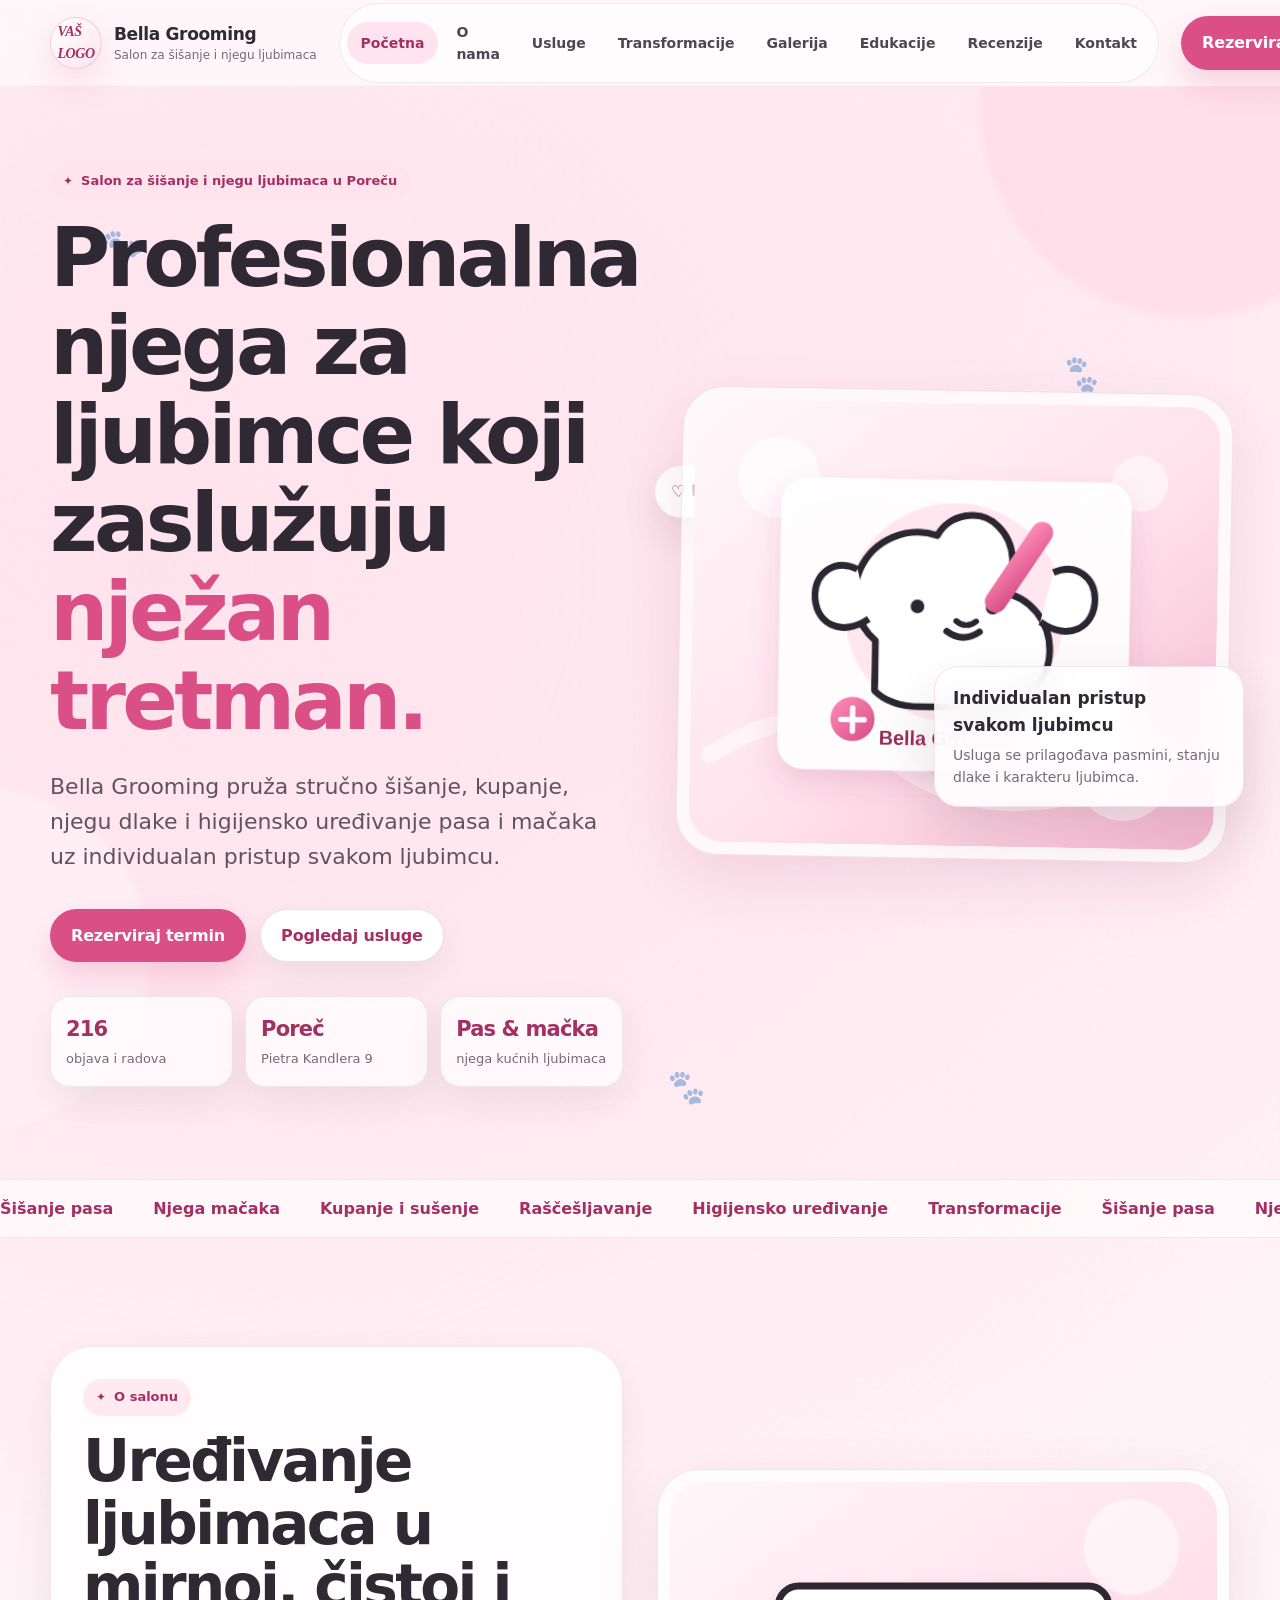
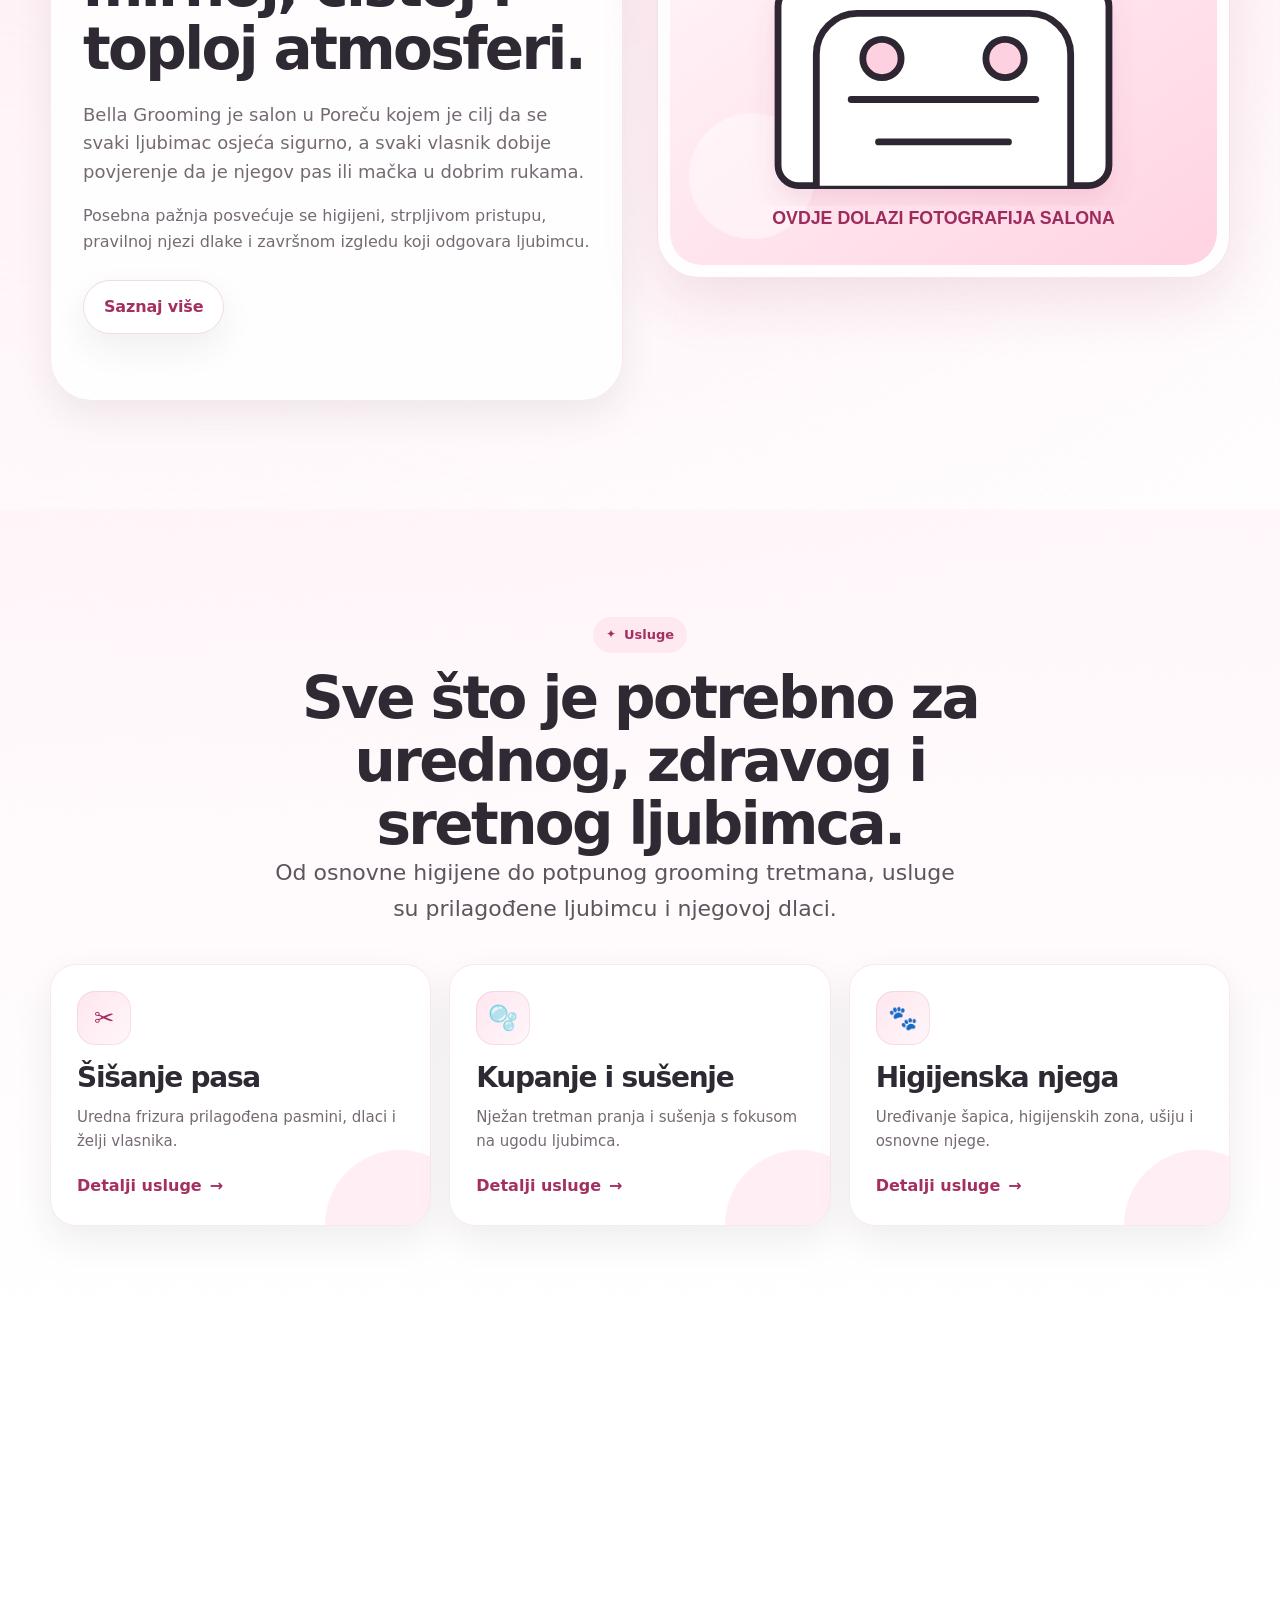
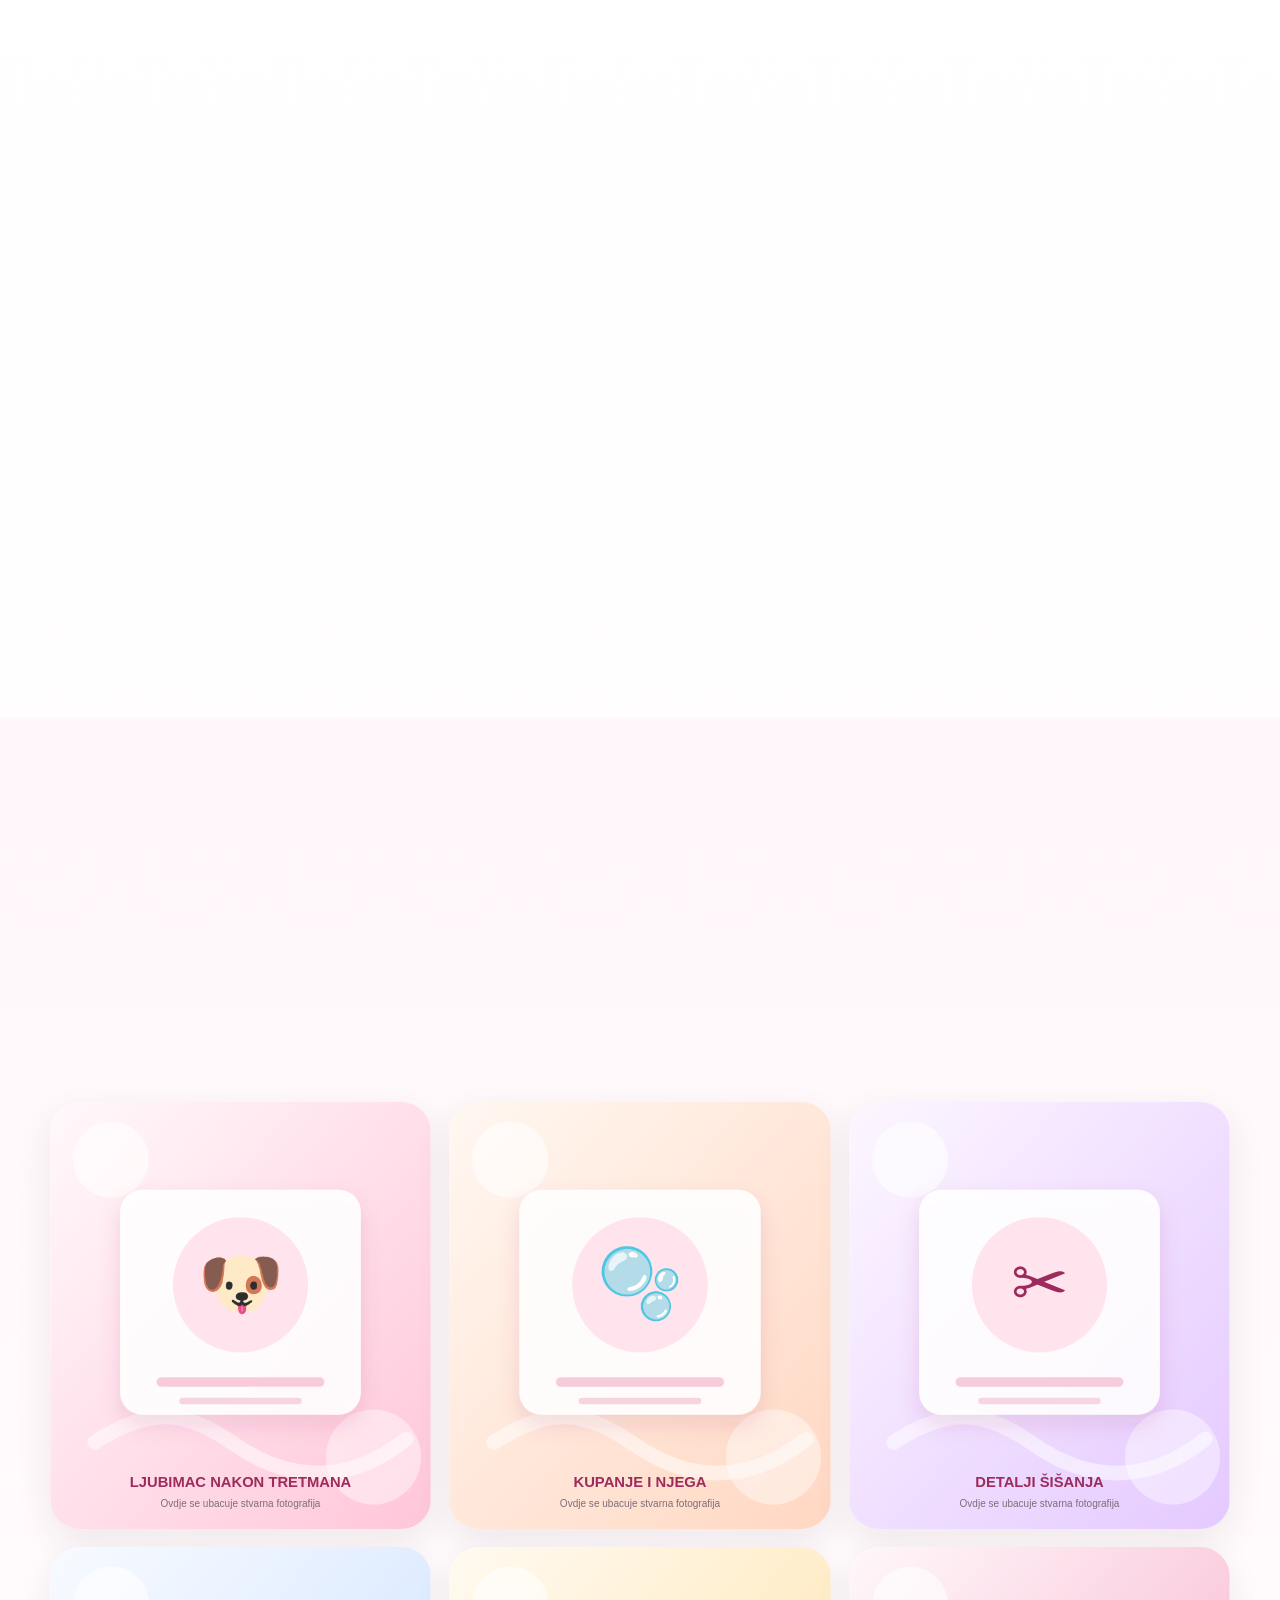
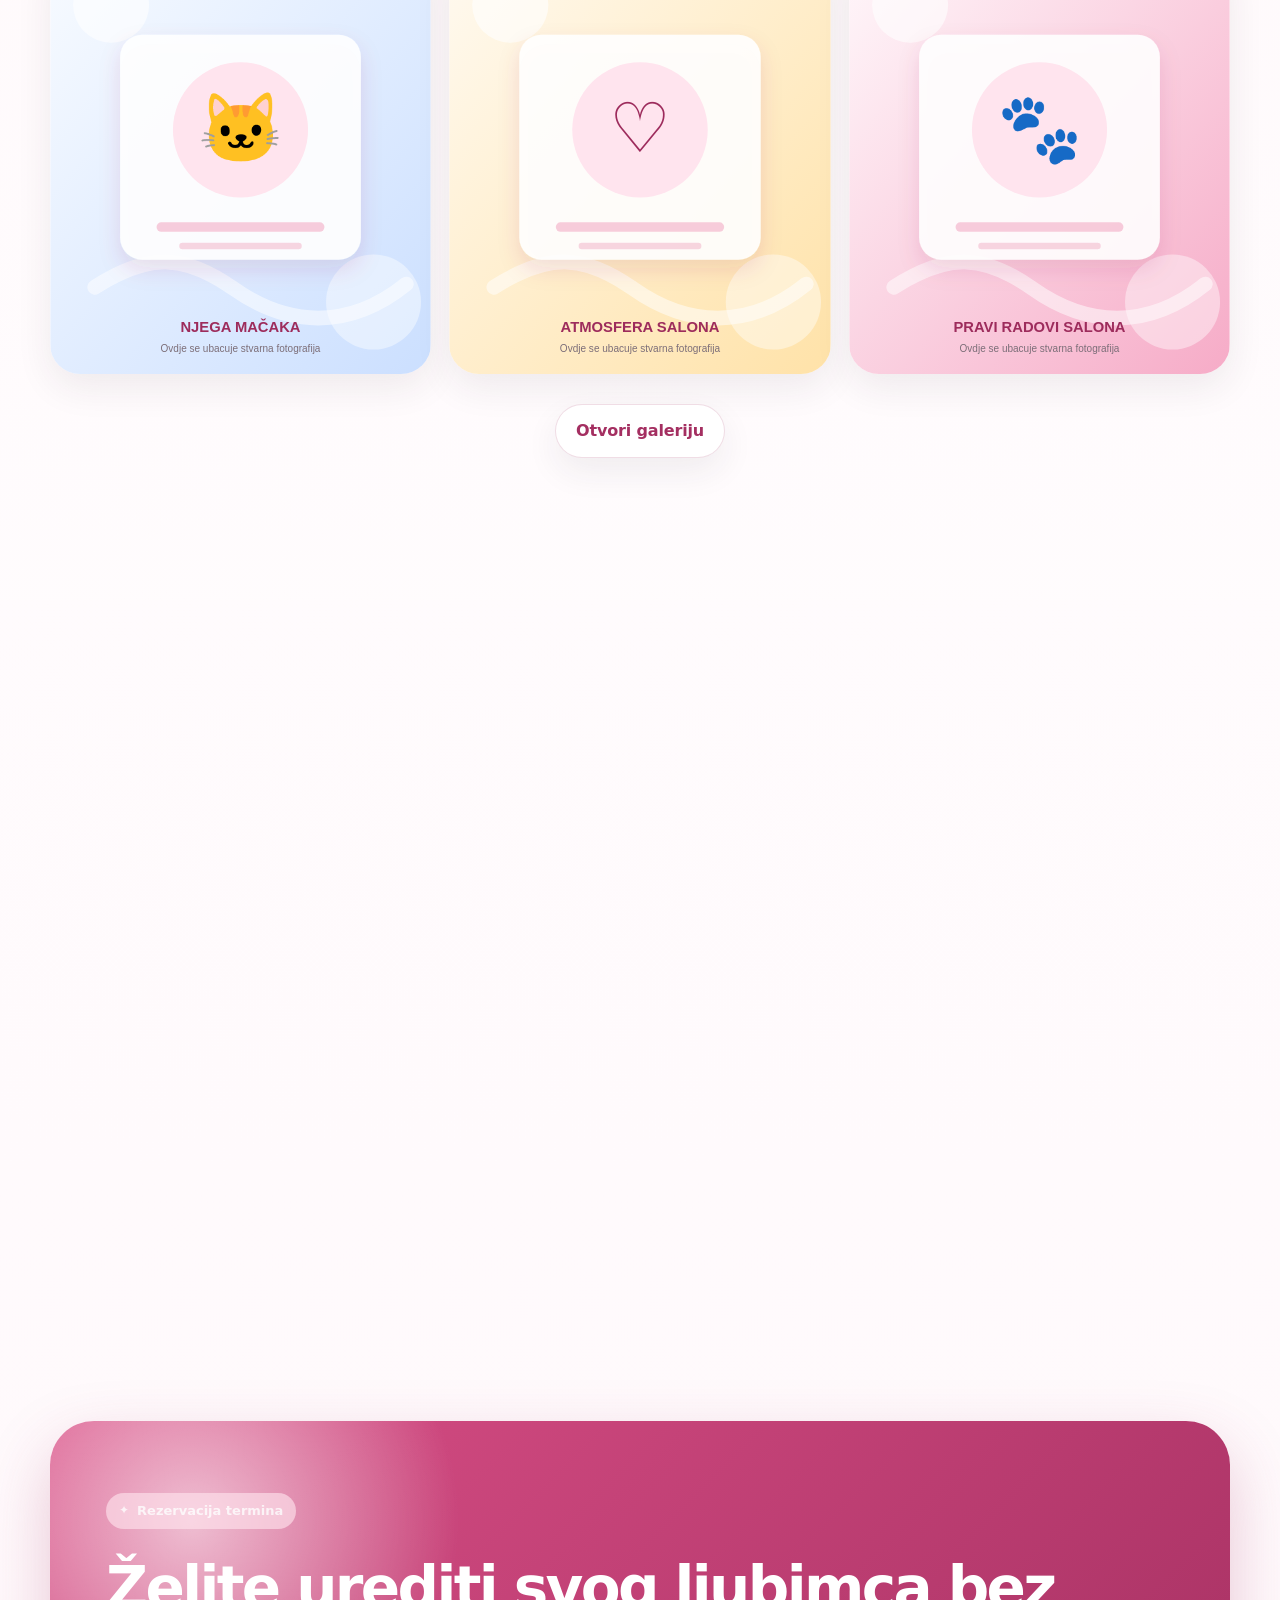
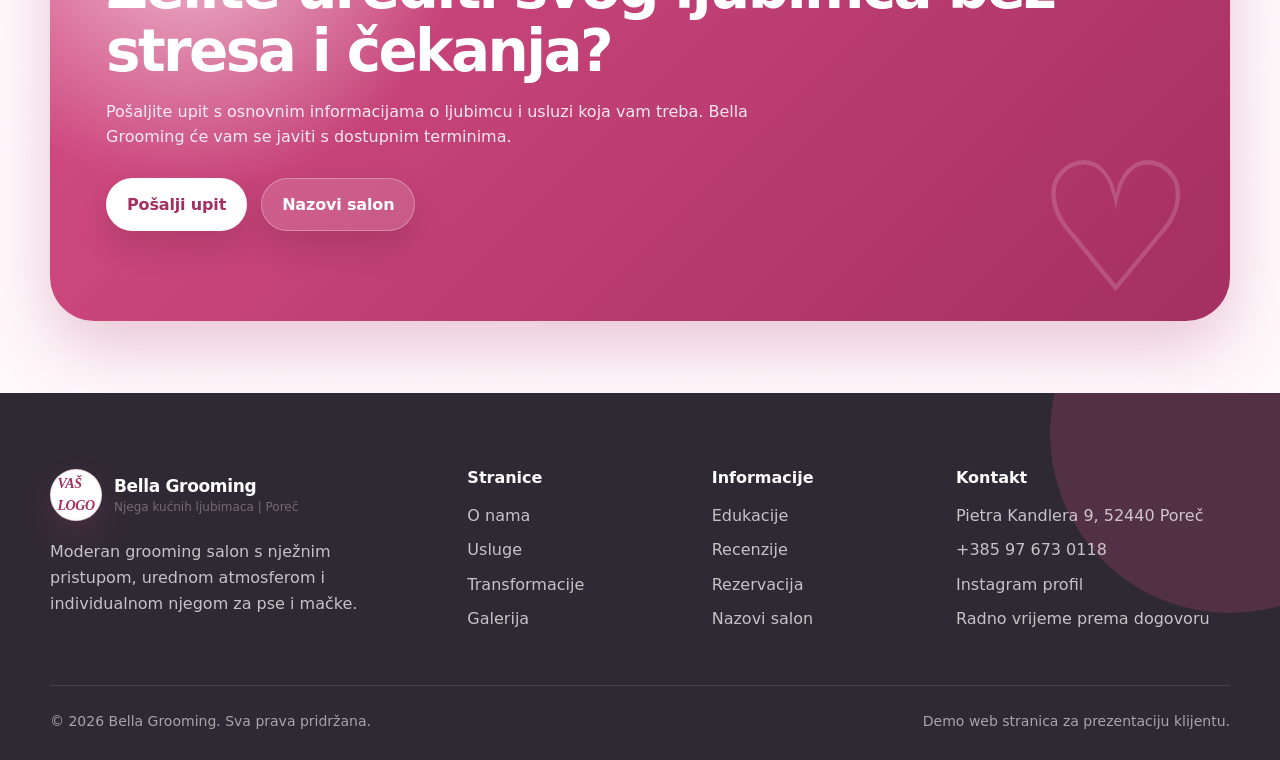
==== index.html @ 3b34e481 "1" ====
<!DOCTYPE html>
<html lang="hr">
<head>
  <meta charset="UTF-8" />
  <meta name="viewport" content="width=device-width, initial-scale=1.0" />
  <title>Bella Grooming | Salon za šišanje i njegu ljubimaca u Poreču</title>
  <meta name="description" content="Moderna web stranica za Bella Grooming, salon za šišanje i njegu pasa i mačaka u Poreču." />
  <meta name="theme-color" content="#fffafb" />
  <link rel="icon" href="assets/img/favicon.svg" type="image/svg+xml" />
  <link rel="stylesheet" href="assets/css/style.css" />
</head>
<body>
  <header class="site-header">
    <div class="container navbar">
      <a class="brand" href="index.html" aria-label="Bella Grooming početna">
        <span class="brand-mark">VAŠ<br>LOGO</span>
        <span class="brand-text"><strong>Bella Grooming</strong><span>Salon za šišanje i njegu ljubimaca</span></span>
      </a>
      <nav class="nav-links" aria-label="Glavna navigacija">
        <a href="index.html">Početna</a>
        <a href="o-nama.html">O nama</a>
        <a href="usluge.html">Usluge</a>
        <a href="transformacije.html">Transformacije</a>
        <a href="galerija.html">Galerija</a>
        <a href="edukacije.html">Edukacije</a>
        <a href="recenzije.html">Recenzije</a>
        <a href="kontakt.html">Kontakt</a>
      </nav>
      <div class="header-actions">
        <a class="btn" href="kontakt.html">Rezerviraj termin</a>
        <button class="menu-toggle" type="button" aria-label="Otvori navigaciju" aria-expanded="false">
          <span></span><span></span><span></span>
        </button>
      </div>
    </div>
  </header>
  <main>

    <section class="hero">
      <div class="paw-bg"><span>🐾</span><span>🐾</span><span>🐾</span></div>
      <div class="container hero-grid">
        <div class="hero-content">
          <p class="eyebrow reveal">Salon za šišanje i njegu ljubimaca u Poreču</p>
          <h1 class="reveal delay-1">Profesionalna njega za ljubimce koji zaslužuju <span>nježan tretman.</span></h1>
          <p class="lead reveal delay-2">Bella Grooming pruža stručno šišanje, kupanje, njegu dlake i higijensko uređivanje pasa i mačaka uz individualan pristup svakom ljubimcu.</p>
          <div class="hero-actions reveal delay-3">
            <a class="btn" href="kontakt.html">Rezerviraj termin</a>
            <a class="btn secondary" href="usluge.html">Pogledaj usluge</a>
          </div>
          <div class="hero-proof reveal delay-4">
            <div class="proof-card"><strong data-count="216">0</strong><span>objava i radova</span></div>
            <div class="proof-card"><strong>Poreč</strong><span>Pietra Kandlera 9</span></div>
            <div class="proof-card"><strong>Pas & mačka</strong><span>njega kućnih ljubimaca</span></div>
          </div>
        </div>
        <div class="hero-visual reveal delay-2">
          <span class="float-badge">♡ Nježno i sigurno</span>
          <div class="photo-frame">
            <img src="assets/img/hero-grooming.svg" alt="Bella Grooming premium njega ljubimaca" />
          </div>
          <div class="float-card">
            <strong>Individualan pristup svakom ljubimcu</strong>
            <span>Usluga se prilagođava pasmini, stanju dlake i karakteru ljubimca.</span>
          </div>
        </div>
      </div>
    </section>

    <div class="marquee" aria-hidden="true">
      <div class="marquee-track">
        <span>Šišanje pasa</span><span>Njega mačaka</span><span>Kupanje i sušenje</span><span>Raščešljavanje</span><span>Higijensko uređivanje</span><span>Transformacije</span>
        <span>Šišanje pasa</span><span>Njega mačaka</span><span>Kupanje i sušenje</span><span>Raščešljavanje</span><span>Higijensko uređivanje</span><span>Transformacije</span>
      </div>
    </div>

    <section class="section">
      <div class="container grid-2">
        <div class="story-card reveal">
          <p class="eyebrow">O salonu</p>
          <h2>Uređivanje ljubimaca u mirnoj, čistoj i toploj atmosferi.</h2>
          <p class="text-large">Bella Grooming je salon u Poreču kojem je cilj da se svaki ljubimac osjeća sigurno, a svaki vlasnik dobije povjerenje da je njegov pas ili mačka u dobrim rukama.</p>
          <p>Posebna pažnja posvećuje se higijeni, strpljivom pristupu, pravilnoj njezi dlake i završnom izgledu koji odgovara ljubimcu.</p>
          <div class="hero-actions" style="margin-top: 26px;"><a class="btn secondary" href="o-nama.html">Saznaj više</a></div>
        </div>
        <div class="image-card reveal delay-1">
          <img src="assets/img/salon-placeholder.svg" alt="Placeholder fotografija salona Bella Grooming" />
        </div>
      </div>
    </section>

    <section class="section section-soft">
      <div class="container">
        <div class="section-header center reveal">
          <p class="eyebrow">Usluge</p>
          <h2>Sve što je potrebno za urednog, zdravog i sretnog ljubimca.</h2>
          <p class="lead">Od osnovne higijene do potpunog grooming tretmana, usluge su prilagođene ljubimcu i njegovoj dlaci.</p>
        </div>
        <div class="service-list">
          <article class="card service-card reveal"><div class="card-inner"><div class="icon-bubble">✂️</div><h3>Šišanje pasa</h3><p>Uredna frizura prilagođena pasmini, dlaci i želji vlasnika.</p><a class="small-link" href="usluge.html">Detalji usluge</a></div></article>
          <article class="card service-card reveal delay-1"><div class="card-inner"><div class="icon-bubble">🫧</div><h3>Kupanje i sušenje</h3><p>Nježan tretman pranja i sušenja s fokusom na ugodu ljubimca.</p><a class="small-link" href="usluge.html">Detalji usluge</a></div></article>
          <article class="card service-card reveal delay-2"><div class="card-inner"><div class="icon-bubble">🐾</div><h3>Higijenska njega</h3><p>Uređivanje šapica, higijenskih zona, ušiju i osnovne njege.</p><a class="small-link" href="usluge.html">Detalji usluge</a></div></article>
        </div>
      </div>
    </section>

    <section class="section">
      <div class="container">
        <div class="section-header reveal">
          <p class="eyebrow">Transformacije</p>
          <h2>Prije i poslije rezultati koji najbolje pokazuju kvalitetu rada.</h2>
          <p class="lead">Na ovoj stranici kasnije se mogu ubaciti stvarne fotografije klijenta iz salona.</p>
        </div>
        <div class="grid-3">
          <article class="card transform-card reveal"><div class="before-after"><div class="ba-card"><span class="ba-label">PRIJE</span><div><strong>Fotografija prije</strong><span>Ovdje dolazi slika ljubimca</span></div></div><div class="ba-card"><span class="ba-label">POSLIJE</span><div><strong>Fotografija poslije</strong><span>Ovdje dolazi rezultat</span></div></div></div><div class="transform-text"><h3>Potpuni grooming tretman</h3><p>Primjer prostora za stvarnu transformaciju.</p></div></article>
          <article class="card transform-card reveal delay-1"><div class="before-after"><div class="ba-card"><span class="ba-label">PRIJE</span><div><strong>Fotografija prije</strong><span>Ovdje dolazi slika ljubimca</span></div></div><div class="ba-card"><span class="ba-label">POSLIJE</span><div><strong>Fotografija poslije</strong><span>Ovdje dolazi rezultat</span></div></div></div><div class="transform-text"><h3>Raščešljavanje i oblikovanje</h3><p>Prikaz urednog rezultata nakon tretmana.</p></div></article>
          <article class="card transform-card reveal delay-2"><div class="before-after"><div class="ba-card"><span class="ba-label">PRIJE</span><div><strong>Fotografija prije</strong><span>Ovdje dolazi slika ljubimca</span></div></div><div class="ba-card"><span class="ba-label">POSLIJE</span><div><strong>Fotografija poslije</strong><span>Ovdje dolazi rezultat</span></div></div></div><div class="transform-text"><h3>Uređivanje prema pasmini</h3><p>Mjesto za premium prikaz rada salona.</p></div></article>
        </div>
      </div>
    </section>

    <section class="section section-soft">
      <div class="container">
        <div class="section-header center reveal"><p class="eyebrow">Galerija</p><h2>Prostor za fotografije ljubimaca, detalja salona i gotovih radova.</h2></div>
        <div class="gallery-grid">
          <button class="gallery-item reveal delay-1" type="button"><img src="assets/img/gallery-1.svg" alt="Bella Grooming galerija 1" /></button><button class="gallery-item reveal delay-2" type="button"><img src="assets/img/gallery-2.svg" alt="Bella Grooming galerija 2" /></button><button class="gallery-item reveal delay-0" type="button"><img src="assets/img/gallery-3.svg" alt="Bella Grooming galerija 3" /></button><button class="gallery-item reveal delay-1" type="button"><img src="assets/img/gallery-4.svg" alt="Bella Grooming galerija 4" /></button><button class="gallery-item reveal delay-2" type="button"><img src="assets/img/gallery-5.svg" alt="Bella Grooming galerija 5" /></button><button class="gallery-item reveal delay-0" type="button"><img src="assets/img/gallery-6.svg" alt="Bella Grooming galerija 6" /></button>
        </div>
        <div class="hero-actions" style="justify-content:center; margin-top: 30px;"><a class="btn secondary" href="galerija.html">Otvori galeriju</a></div>
      </div>
    </section>

    <section class="section">
      <div class="container">
        <div class="section-header center reveal"><p class="eyebrow">Recenzije</p><h2>Topao pristup koji vlasnici ljubimaca najviše cijene.</h2></div>
        <div class="grid-3">
          <article class="card testimonial reveal"><div class="card-inner"><div class="stars">★★★★★</div><blockquote>“Predivan pristup našem psu, sve je prošlo mirno i profesionalno. Rezultat je bio odličan.”</blockquote><div class="client"><span class="avatar">M</span><div><strong>Marina</strong><span>Vlasnica psa</span></div></div></div></article>
          <article class="card testimonial reveal delay-1"><div class="card-inner"><div class="stars">★★★★★</div><blockquote>“Salon je uredan, ljubazan i vidi se da se radi s puno ljubavi prema životinjama.”</blockquote><div class="client"><span class="avatar">A</span><div><strong>Andrea</strong><span>Redovna klijentica</span></div></div></div></article>
          <article class="card testimonial reveal delay-2"><div class="card-inner"><div class="stars">★★★★★</div><blockquote>“Naš ljubimac se vratio sretan, mirisan i prekrasno uređen. Sve preporuke.”</blockquote><div class="client"><span class="avatar">L</span><div><strong>Luka</strong><span>Vlasnik ljubimca</span></div></div></div></article>
        </div>
      </div>
    </section>
    <section class="section compact">
      <div class="container">
        <div class="cta-band reveal">
          <p class="eyebrow">Rezervacija termina</p>
          <h2>Želite urediti svog ljubimca bez stresa i čekanja?</h2>
          <p>Pošaljite upit s osnovnim informacijama o ljubimcu i usluzi koja vam treba. Bella Grooming će vam se javiti s dostupnim terminima.</p>
          <div class="hero-actions">
            <a class="btn" href="kontakt.html">Pošalji upit</a>
            <a class="btn secondary" href="tel:+385976730118">Nazovi salon</a>
          </div>
        </div>
      </div>
    </section>
    <div class="modal" aria-hidden="true"><button class="modal-close" type="button" aria-label="Zatvori">×</button><img src="" alt="" /></div>

  </main>
  <footer class="site-footer">
    <div class="container">
      <div class="footer-grid">
        <div class="footer-brand">
          <a class="brand" href="index.html">
            <span class="brand-mark">VAŠ<br>LOGO</span>
            <span class="brand-text"><strong>Bella Grooming</strong><span>Njega kućnih ljubimaca | Poreč</span></span>
          </a>
          <p>Moderan grooming salon s nježnim pristupom, urednom atmosferom i individualnom njegom za pse i mačke.</p>
        </div>
        <div class="footer-col">
          <h3>Stranice</h3>
          <a href="o-nama.html">O nama</a>
          <a href="usluge.html">Usluge</a>
          <a href="transformacije.html">Transformacije</a>
          <a href="galerija.html">Galerija</a>
        </div>
        <div class="footer-col">
          <h3>Informacije</h3>
          <a href="edukacije.html">Edukacije</a>
          <a href="recenzije.html">Recenzije</a>
          <a href="kontakt.html">Rezervacija</a>
          <a href="tel:+385976730118">Nazovi salon</a>
        </div>
        <div class="footer-col">
          <h3>Kontakt</h3>
          <span>Pietra Kandlera 9, 52440 Poreč</span>
          <a href="tel:+385976730118">+385 97 673 0118</a>
          <a href="https://www.instagram.com/melinda.ademi89/" target="_blank" rel="noopener">Instagram profil</a>
          <span>Radno vrijeme prema dogovoru</span>
        </div>
      </div>
      <div class="footer-bottom">
        <span>© <span id="year">2026</span> Bella Grooming. Sva prava pridržana.</span>
        <span>Demo web stranica za prezentaciju klijentu.</span>
      </div>
    </div>
  </footer>
  <script src="assets/js/main.js"></script>
</body>
</html>
---- assets/css/style.css ----
:root {
  --bg: #fffafb;
  --surface: #ffffff;
  --surface-soft: #fff3f7;
  --surface-warm: #fff8f2;
  --text: #2f2933;
  --muted: #756a74;
  --muted-2: #9a8c96;
  --primary: #d94f86;
  --primary-dark: #a42f61;
  --primary-soft: #ffe3ee;
  --accent: #f3b3c9;
  --line: rgba(164, 47, 97, 0.14);
  --shadow: 0 22px 60px rgba(156, 44, 92, 0.12);
  --shadow-soft: 0 14px 36px rgba(49, 41, 52, 0.08);
  --radius: 26px;
  --radius-lg: 42px;
  --max: 1180px;
  --header: 86px;
}

* { box-sizing: border-box; }
html { scroll-behavior: smooth; }
body {
  margin: 0;
  font-family: Inter, ui-sans-serif, system-ui, -apple-system, BlinkMacSystemFont, "Segoe UI", sans-serif;
  color: var(--text);
  background:
    radial-gradient(circle at 12% 8%, rgba(255, 219, 231, .72), transparent 28%),
    radial-gradient(circle at 92% 2%, rgba(255, 239, 245, .9), transparent 26%),
    linear-gradient(180deg, #fffafb 0%, #fff 42%, #fff8fb 100%);
  line-height: 1.6;
  overflow-x: hidden;
}

body.menu-open { overflow: hidden; }

a { color: inherit; text-decoration: none; }
img { max-width: 100%; display: block; }
button, input, textarea, select { font: inherit; }
::selection { background: var(--primary-soft); color: var(--primary-dark); }

.container {
  width: min(var(--max), calc(100% - 40px));
  margin-inline: auto;
}

.site-header {
  position: sticky;
  top: 0;
  z-index: 1000;
  backdrop-filter: blur(18px);
  background: rgba(255, 250, 252, .78);
  border-bottom: 1px solid rgba(164, 47, 97, .08);
  transition: box-shadow .25s ease, background .25s ease;
}
.site-header.scrolled {
  background: rgba(255, 255, 255, .9);
  box-shadow: 0 14px 42px rgba(49, 41, 52, .08);
}
.navbar {
  height: var(--header);
  display: flex;
  align-items: center;
  justify-content: space-between;
  gap: 22px;
}
.brand {
  display: inline-flex;
  align-items: center;
  gap: 12px;
  min-width: max-content;
}
.brand-mark {
  width: 52px;
  height: 52px;
  border-radius: 50%;
  display: grid;
  place-items: center;
  background: linear-gradient(135deg, #fff, #ffe4ee);
  border: 1px solid rgba(164, 47, 97, .18);
  color: var(--primary-dark);
  box-shadow: 0 14px 32px rgba(217, 79, 134, .16);
  font-family: Georgia, serif;
  font-style: italic;
  font-size: 14px;
  font-weight: 700;
  letter-spacing: -.03em;
}
.brand-text strong {
  display: block;
  font-size: 17px;
  letter-spacing: -.02em;
}
.brand-text span {
  display: block;
  font-size: 12px;
  color: var(--muted);
  margin-top: -2px;
}
.nav-links {
  display: flex;
  align-items: center;
  gap: 4px;
  padding: 7px;
  border: 1px solid rgba(164, 47, 97, .1);
  border-radius: 999px;
  background: rgba(255, 255, 255, .58);
}
.nav-links a {
  font-size: 14px;
  font-weight: 700;
  color: #50464f;
  padding: 10px 14px;
  border-radius: 999px;
  transition: .2s ease;
}
.nav-links a:hover,
.nav-links a.active {
  background: var(--primary-soft);
  color: var(--primary-dark);
}
.header-actions {
  display: flex;
  align-items: center;
  gap: 12px;
  min-width: max-content;
}
.menu-toggle {
  display: none;
  width: 48px;
  height: 48px;
  border: 1px solid rgba(164, 47, 97, .16);
  background: #fff;
  border-radius: 16px;
  cursor: pointer;
}
.menu-toggle span {
  display: block;
  width: 20px;
  height: 2px;
  background: var(--text);
  margin: 5px auto;
  border-radius: 99px;
  transition: .25s ease;
}
.menu-open .menu-toggle span:nth-child(1) { transform: translateY(7px) rotate(45deg); }
.menu-open .menu-toggle span:nth-child(2) { opacity: 0; }
.menu-open .menu-toggle span:nth-child(3) { transform: translateY(-7px) rotate(-45deg); }

.btn {
  --btn-bg: var(--primary);
  --btn-color: #fff;
  position: relative;
  display: inline-flex;
  align-items: center;
  justify-content: center;
  gap: 10px;
  min-height: 48px;
  padding: 13px 20px;
  border-radius: 999px;
  border: 1px solid transparent;
  background: var(--btn-bg);
  color: var(--btn-color);
  font-weight: 800;
  letter-spacing: -.01em;
  overflow: hidden;
  box-shadow: 0 15px 30px rgba(217, 79, 134, .22);
  transition: transform .22s ease, box-shadow .22s ease, background .22s ease;
}
.btn::before {
  content: "";
  position: absolute;
  inset: 0;
  background: linear-gradient(110deg, transparent 0%, rgba(255,255,255,.28) 42%, transparent 70%);
  transform: translateX(-120%);
  transition: transform .6s ease;
}
.btn:hover { transform: translateY(-2px); box-shadow: 0 20px 44px rgba(217, 79, 134, .28); }
.btn:hover::before { transform: translateX(120%); }
.btn.secondary {
  --btn-bg: #fff;
  --btn-color: var(--primary-dark);
  border-color: rgba(164, 47, 97, .16);
  box-shadow: 0 14px 34px rgba(49, 41, 52, .07);
}
.btn.ghost {
  --btn-bg: rgba(255, 255, 255, .7);
  --btn-color: var(--text);
  border-color: rgba(164, 47, 97, .14);
  box-shadow: none;
}
.btn.full { width: 100%; }

.section { padding: 108px 0; position: relative; }
.section.compact { padding: 72px 0; }
.section-soft { background: linear-gradient(180deg, rgba(255, 243, 247, .62), rgba(255,255,255,.18)); }
.section-header {
  max-width: 760px;
  margin-bottom: 38px;
}
.section-header.center { margin-inline: auto; text-align: center; }
.eyebrow {
  display: inline-flex;
  align-items: center;
  gap: 8px;
  margin: 0 0 14px;
  padding: 8px 13px;
  border-radius: 999px;
  background: rgba(255, 227, 238, .72);
  color: var(--primary-dark);
  font-size: 13px;
  font-weight: 800;
}
.eyebrow::before {
  content: "✦";
  font-size: 12px;
}
h1, h2, h3, h4 { line-height: 1.08; margin: 0; letter-spacing: -.045em; }
h1 { font-size: clamp(45px, 7vw, 82px); }
h2 { font-size: clamp(34px, 4.8vw, 58px); }
h3 { font-size: clamp(21px, 2.2vw, 28px); }
p { margin: 0; color: var(--muted); }
.lead { font-size: clamp(18px, 2.2vw, 22px); color: #5f545e; max-width: 710px; }
.text-large { font-size: 18px; }
.muted { color: var(--muted); }

.hero {
  position: relative;
  padding: 76px 0 92px;
  overflow: hidden;
}
.hero::before,
.hero::after {
  content: "";
  position: absolute;
  border-radius: 50%;
  pointer-events: none;
  filter: blur(3px);
}
.hero::before { width: 420px; height: 420px; background: rgba(255, 213, 228, .55); top: -190px; right: -120px; }
.hero::after { width: 340px; height: 340px; background: rgba(255, 240, 246, .9); bottom: 50px; left: -190px; }
.hero-grid {
  position: relative;
  z-index: 1;
  display: grid;
  grid-template-columns: minmax(0, 1.02fr) minmax(380px, .98fr);
  gap: 56px;
  align-items: center;
}
.hero-content { max-width: 760px; }
.hero-content h1 span { color: var(--primary); }
.hero-content .lead { margin: 24px 0 34px; }
.hero-actions { display: flex; flex-wrap: wrap; gap: 14px; margin-bottom: 34px; }
.hero-proof {
  display: grid;
  grid-template-columns: repeat(3, minmax(0, 1fr));
  gap: 12px;
  max-width: 680px;
}
.proof-card {
  padding: 16px 15px;
  border-radius: 20px;
  background: rgba(255,255,255,.72);
  border: 1px solid rgba(164, 47, 97, .11);
  box-shadow: var(--shadow-soft);
}
.proof-card strong { display: block; font-size: 21px; color: var(--primary-dark); letter-spacing: -.04em; }
.proof-card span { display: block; color: var(--muted); font-size: 13px; margin-top: 2px; }
.hero-visual { position: relative; }
.hero-visual .photo-frame {
  border-radius: var(--radius-lg);
  padding: 12px;
  background: rgba(255,255,255,.7);
  border: 1px solid rgba(164, 47, 97, .12);
  box-shadow: var(--shadow);
  transform: rotate(1deg);
}
.hero-visual img { border-radius: 34px; width: 100%; }
.float-card {
  position: absolute;
  right: -14px;
  bottom: 52px;
  width: min(310px, 72%);
  padding: 18px;
  border-radius: 24px;
  background: rgba(255,255,255,.86);
  border: 1px solid rgba(164, 47, 97, .12);
  box-shadow: 0 24px 52px rgba(49, 41, 52, .12);
  backdrop-filter: blur(16px);
}
.float-card strong { display: block; font-size: 17px; }
.float-card span { display: block; color: var(--muted); font-size: 14px; margin-top: 4px; }
.float-badge {
  position: absolute;
  left: -24px;
  top: 72px;
  display: inline-flex;
  align-items: center;
  gap: 9px;
  padding: 13px 16px;
  border-radius: 999px;
  background: #fff;
  box-shadow: 0 16px 40px rgba(49, 41, 52, .11);
  color: var(--primary-dark);
  font-weight: 800;
  transform: rotate(-3deg);
}

.marquee {
  border-block: 1px solid rgba(164,47,97,.09);
  background: rgba(255,255,255,.62);
  overflow: hidden;
  white-space: nowrap;
}
.marquee-track {
  display: inline-flex;
  gap: 40px;
  padding: 16px 0;
  animation: marquee 30s linear infinite;
}
.marquee span { color: var(--primary-dark); font-weight: 800; }
@keyframes marquee { from { transform: translateX(0); } to { transform: translateX(-50%); } }

.grid-2 { display: grid; grid-template-columns: 1fr 1fr; gap: 34px; align-items: center; }
.grid-3 { display: grid; grid-template-columns: repeat(3, 1fr); gap: 20px; }
.grid-4 { display: grid; grid-template-columns: repeat(4, 1fr); gap: 18px; }
.card {
  position: relative;
  border-radius: var(--radius);
  background: rgba(255,255,255,.82);
  border: 1px solid rgba(164, 47, 97, .1);
  box-shadow: var(--shadow-soft);
  transition: transform .25s ease, box-shadow .25s ease, border-color .25s ease;
  overflow: hidden;
}
.card::after {
  content: "";
  position: absolute;
  inset: auto -45px -75px auto;
  width: 150px;
  height: 150px;
  border-radius: 50%;
  background: rgba(255, 218, 231, .45);
  pointer-events: none;
}
.card:hover {
  transform: translateY(-6px);
  border-color: rgba(164, 47, 97, .18);
  box-shadow: 0 24px 60px rgba(156, 44, 92, .13);
}
.card-inner { position: relative; z-index: 1; padding: 28px; }
.icon-bubble {
  width: 54px;
  height: 54px;
  display: grid;
  place-items: center;
  margin-bottom: 18px;
  border-radius: 18px;
  background: linear-gradient(135deg, #ffe6ef, #fff7fa);
  color: var(--primary-dark);
  font-size: 24px;
  box-shadow: inset 0 0 0 1px rgba(164, 47, 97, .1);
}
.card h3 { margin-bottom: 12px; }
.card p { font-size: 15px; }
.card .small-link {
  display: inline-flex;
  align-items: center;
  gap: 8px;
  margin-top: 20px;
  color: var(--primary-dark);
  font-weight: 800;
}
.card .small-link::after { content: "→"; transition: transform .2s ease; }
.card:hover .small-link::after { transform: translateX(4px); }

.story-card {
  padding: 32px;
  border-radius: var(--radius-lg);
  background: rgba(255,255,255,.86);
  border: 1px solid rgba(164,47,97,.1);
  box-shadow: var(--shadow-soft);
}
.story-card h2 { margin-bottom: 20px; }
.story-card p + p { margin-top: 16px; }
.image-card {
  border-radius: var(--radius-lg);
  overflow: hidden;
  padding: 12px;
  background: rgba(255,255,255,.75);
  border: 1px solid rgba(164,47,97,.12);
  box-shadow: var(--shadow);
}
.image-card img { width: 100%; border-radius: 32px; }

.service-list {
  display: grid;
  grid-template-columns: repeat(3, minmax(0, 1fr));
  gap: 18px;
}
.service-card .card-inner { padding: 26px; }
.service-card ul {
  list-style: none;
  padding: 0;
  margin: 18px 0 0;
  display: grid;
  gap: 8px;
}
.service-card li {
  display: flex;
  gap: 8px;
  color: var(--muted);
  font-size: 14px;
}
.service-card li::before { content: "✓"; color: var(--primary); font-weight: 900; }

.process {
  counter-reset: step;
  display: grid;
  gap: 16px;
}
.process-item {
  counter-increment: step;
  display: grid;
  grid-template-columns: 58px 1fr;
  gap: 16px;
  align-items: start;
  padding: 22px;
  border-radius: 24px;
  background: #fff;
  border: 1px solid rgba(164,47,97,.1);
  box-shadow: 0 12px 28px rgba(49, 41, 52, .06);
}
.process-number {
  width: 58px;
  height: 58px;
  display: grid;
  place-items: center;
  border-radius: 18px;
  background: var(--primary-soft);
  color: var(--primary-dark);
  font-weight: 900;
}
.process-number::before { content: counter(step, decimal-leading-zero); }
.process-item h3 { font-size: 21px; margin-bottom: 6px; }

.before-after {
  display: grid;
  grid-template-columns: 1fr 1fr;
  gap: 14px;
  align-items: stretch;
}
.ba-card {
  position: relative;
  min-height: 250px;
  border-radius: 26px;
  background:
    linear-gradient(135deg, rgba(255,255,255,.75), rgba(255,226,236,.82)),
    repeating-linear-gradient(45deg, rgba(164,47,97,.08) 0 12px, transparent 12px 24px);
  border: 1px dashed rgba(164,47,97,.24);
  display: grid;
  place-items: center;
  text-align: center;
  padding: 24px;
  overflow: hidden;
}
.ba-card strong { display: block; color: var(--primary-dark); font-size: 18px; margin-bottom: 4px; }
.ba-card span { color: var(--muted); font-size: 14px; }
.ba-label {
  position: absolute;
  top: 14px;
  left: 14px;
  padding: 7px 10px;
  border-radius: 999px;
  background: #fff;
  color: var(--primary-dark);
  font-size: 12px;
  font-weight: 900;
  box-shadow: 0 10px 24px rgba(49, 41, 52, .08);
}
.transform-card { padding: 12px; }
.transform-card .transform-text { padding: 18px 16px 12px; }
.transform-card .transform-text h3 { margin-bottom: 6px; }

.gallery-grid {
  display: grid;
  grid-template-columns: repeat(3, 1fr);
  gap: 18px;
}
.gallery-item {
  position: relative;
  border: 0;
  padding: 0;
  background: transparent;
  cursor: pointer;
  border-radius: 30px;
  overflow: hidden;
  box-shadow: var(--shadow-soft);
}
.gallery-item img {
  width: 100%;
  aspect-ratio: 1 / 1.12;
  object-fit: cover;
  transition: transform .45s ease;
}
.gallery-item::after {
  content: "Pogledaj";
  position: absolute;
  left: 16px;
  right: 16px;
  bottom: 16px;
  padding: 12px;
  border-radius: 18px;
  background: rgba(255,255,255,.82);
  color: var(--primary-dark);
  font-weight: 900;
  opacity: 0;
  transform: translateY(12px);
  transition: .25s ease;
}
.gallery-item:hover img { transform: scale(1.05); }
.gallery-item:hover::after { opacity: 1; transform: translateY(0); }

.modal {
  position: fixed;
  inset: 0;
  z-index: 2000;
  display: none;
  align-items: center;
  justify-content: center;
  padding: 28px;
  background: rgba(49, 41, 52, .72);
  backdrop-filter: blur(8px);
}
.modal.open { display: flex; }
.modal img {
  max-width: min(760px, 92vw);
  max-height: 86vh;
  border-radius: 34px;
  box-shadow: 0 30px 90px rgba(0,0,0,.32);
}
.modal-close {
  position: absolute;
  top: 18px;
  right: 18px;
  width: 48px;
  height: 48px;
  border: 0;
  border-radius: 50%;
  background: #fff;
  color: var(--text);
  font-size: 26px;
  cursor: pointer;
}

.testimonial {
  min-height: 100%;
}
.stars { color: #c9871e; letter-spacing: 2px; margin-bottom: 18px; }
.testimonial blockquote {
  margin: 0;
  color: #4f4550;
  font-size: 17px;
}
.client {
  display: flex;
  align-items: center;
  gap: 12px;
  margin-top: 22px;
}
.avatar {
  width: 44px;
  height: 44px;
  border-radius: 50%;
  background: linear-gradient(135deg, #ffd9e6, #fff7fa);
  display: grid;
  place-items: center;
  color: var(--primary-dark);
  font-weight: 900;
}
.client strong { display: block; }
.client span { color: var(--muted); font-size: 13px; }

.cta-band {
  position: relative;
  overflow: hidden;
  border-radius: 44px;
  padding: 56px;
  background:
    radial-gradient(circle at 12% 20%, rgba(255,255,255,.64), transparent 24%),
    linear-gradient(135deg, #d94f86, #a42f61);
  color: #fff;
  box-shadow: 0 26px 64px rgba(164, 47, 97, .25);
}
.cta-band::after {
  content: "♡";
  position: absolute;
  right: 34px;
  bottom: -54px;
  font-size: 180px;
  opacity: .16;
  font-family: Georgia, serif;
}
.cta-band h2, .cta-band p { color: #fff; }
.cta-band p { opacity: .88; margin: 16px 0 28px; max-width: 710px; }
.cta-band .btn { background: #fff; color: var(--primary-dark); box-shadow: 0 16px 34px rgba(0,0,0,.12); }
.cta-band .btn.secondary { background: rgba(255,255,255,.14); color: #fff; border-color: rgba(255,255,255,.28); }

.page-hero {
  padding: 76px 0 56px;
  position: relative;
  overflow: hidden;
}
.page-hero::before {
  content: "";
  position: absolute;
  width: 340px;
  height: 340px;
  right: -120px;
  top: -140px;
  border-radius: 50%;
  background: rgba(255, 221, 233, .72);
}
.page-hero .container { position: relative; z-index: 1; }
.breadcrumb { color: var(--muted); font-weight: 700; margin-bottom: 14px; font-size: 14px; }
.page-hero .lead { margin-top: 22px; }

.contact-layout {
  display: grid;
  grid-template-columns: .82fr 1.18fr;
  gap: 24px;
  align-items: start;
}
.contact-info {
  display: grid;
  gap: 14px;
}
.info-row {
  display: grid;
  grid-template-columns: 52px 1fr;
  gap: 14px;
  padding: 18px;
  background: #fff;
  border: 1px solid rgba(164,47,97,.1);
  border-radius: 22px;
  box-shadow: 0 12px 28px rgba(49, 41, 52, .06);
}
.info-row .icon-bubble { margin: 0; width: 52px; height: 52px; }
.info-row strong { display: block; margin-bottom: 3px; }
.info-row span, .info-row a { color: var(--muted); }
.form-card {
  padding: 30px;
  border-radius: 34px;
  background: rgba(255,255,255,.9);
  border: 1px solid rgba(164,47,97,.12);
  box-shadow: var(--shadow);
}
.form-grid {
  display: grid;
  grid-template-columns: 1fr 1fr;
  gap: 16px;
}
.form-field { display: grid; gap: 7px; }
.form-field.full { grid-column: 1 / -1; }
label { color: #4f4550; font-weight: 800; font-size: 14px; }
input, select, textarea {
  width: 100%;
  border: 1px solid rgba(164,47,97,.14);
  background: #fffafb;
  color: var(--text);
  border-radius: 18px;
  padding: 14px 15px;
  outline: none;
  transition: .2s ease;
}
textarea { min-height: 130px; resize: vertical; }
input:focus, select:focus, textarea:focus {
  border-color: rgba(217,79,134,.5);
  box-shadow: 0 0 0 4px rgba(217,79,134,.1);
  background: #fff;
}
.form-note { margin: 14px 0 0; font-size: 13px; color: var(--muted); }
.form-message {
  display: none;
  margin-top: 16px;
  padding: 14px 16px;
  border-radius: 18px;
  background: #fff3f7;
  color: var(--primary-dark);
  font-weight: 800;
}
.form-message.show { display: block; }
.map-placeholder {
  min-height: 280px;
  border-radius: 30px;
  background:
    linear-gradient(135deg, rgba(255,255,255,.78), rgba(255,225,235,.8)),
    linear-gradient(90deg, rgba(164,47,97,.08) 1px, transparent 1px),
    linear-gradient(0deg, rgba(164,47,97,.08) 1px, transparent 1px);
  background-size: auto, 44px 44px, 44px 44px;
  border: 1px solid rgba(164,47,97,.12);
  display: grid;
  place-items: center;
  text-align: center;
  padding: 28px;
}
.map-placeholder strong { color: var(--primary-dark); font-size: 22px; }
.map-placeholder span { color: var(--muted); display: block; margin-top: 6px; }

.faq {
  display: grid;
  gap: 12px;
}
.faq-item {
  border-radius: 22px;
  background: #fff;
  border: 1px solid rgba(164,47,97,.1);
  box-shadow: 0 12px 28px rgba(49, 41, 52, .05);
  overflow: hidden;
}
.faq-question {
  width: 100%;
  border: 0;
  background: transparent;
  padding: 20px 22px;
  display: flex;
  align-items: center;
  justify-content: space-between;
  gap: 14px;
  color: var(--text);
  font-weight: 900;
  text-align: left;
  cursor: pointer;
}
.faq-question span { color: var(--primary); font-size: 20px; transition: transform .2s ease; }
.faq-answer {
  display: grid;
  grid-template-rows: 0fr;
  transition: grid-template-rows .25s ease;
}
.faq-answer > div { overflow: hidden; }
.faq-answer p { padding: 0 22px 20px; }
.faq-item.open .faq-answer { grid-template-rows: 1fr; }
.faq-item.open .faq-question span { transform: rotate(45deg); }

.site-footer {
  padding: 76px 0 28px;
  background: #2f2933;
  color: #fff;
  position: relative;
  overflow: hidden;
}
.site-footer::before {
  content: "";
  position: absolute;
  width: 360px;
  height: 360px;
  right: -130px;
  top: -140px;
  border-radius: 50%;
  background: rgba(217,79,134,.2);
}
.footer-grid {
  position: relative;
  z-index: 1;
  display: grid;
  grid-template-columns: 1.35fr .75fr .75fr .95fr;
  gap: 28px;
  padding-bottom: 44px;
  border-bottom: 1px solid rgba(255,255,255,.1);
}
.footer-brand .brand-mark { background: #fff; }
.footer-brand p { color: rgba(255,255,255,.72); margin-top: 18px; max-width: 370px; }
.footer-col h3 { font-size: 16px; margin-bottom: 16px; letter-spacing: 0; }
.footer-col a, .footer-col span { display: block; color: rgba(255,255,255,.72); margin: 9px 0; }
.footer-col a:hover { color: #fff; }
.footer-bottom {
  position: relative;
  z-index: 1;
  display: flex;
  align-items: center;
  justify-content: space-between;
  gap: 18px;
  padding-top: 24px;
  color: rgba(255,255,255,.58);
  font-size: 14px;
}
.footer-bottom a { color: #fff; }

.paw-bg {
  position: absolute;
  inset: 0;
  pointer-events: none;
  overflow: hidden;
  opacity: .38;
}
.paw-bg span {
  position: absolute;
  color: var(--primary-soft);
  font-size: 32px;
  transform: rotate(var(--r));
}
.paw-bg span:nth-child(1) { left: 8%; top: 12%; --r: -18deg; }
.paw-bg span:nth-child(2) { right: 14%; top: 24%; --r: 18deg; }
.paw-bg span:nth-child(3) { left: 52%; bottom: 6%; --r: 8deg; }

.reveal {
  opacity: 0;
  transform: translateY(24px);
  transition: opacity .7s ease, transform .7s ease;
}
.reveal.in-view { opacity: 1; transform: translateY(0); }
.reveal.delay-1 { transition-delay: .08s; }
.reveal.delay-2 { transition-delay: .16s; }
.reveal.delay-3 { transition-delay: .24s; }
.reveal.delay-4 { transition-delay: .32s; }

@media (prefers-reduced-motion: reduce) {
  *, *::before, *::after { animation-duration: .01ms !important; animation-iteration-count: 1 !important; scroll-behavior: auto !important; transition-duration: .01ms !important; }
  .reveal { opacity: 1; transform: none; }
}

@media (max-width: 1120px) {
  .nav-links a { padding: 10px 10px; font-size: 13px; }
  .hero-grid { grid-template-columns: 1fr; }
  .hero-visual { max-width: 640px; margin-inline: auto; }
  .service-list { grid-template-columns: repeat(2, 1fr); }
  .grid-4 { grid-template-columns: repeat(2, 1fr); }
  .footer-grid { grid-template-columns: 1fr 1fr; }
}

@media (max-width: 920px) {
  :root { --header: 78px; }
  .container { width: min(var(--max), calc(100% - 28px)); }
  .menu-toggle { display: block; }
  .nav-links {
    position: fixed;
    inset: var(--header) 14px auto 14px;
    display: grid;
    gap: 7px;
    padding: 14px;
    border-radius: 28px;
    background: rgba(255,255,255,.96);
    box-shadow: var(--shadow);
    transform: translateY(-12px);
    opacity: 0;
    pointer-events: none;
    transition: .25s ease;
  }
  .menu-open .nav-links { opacity: 1; transform: translateY(0); pointer-events: auto; }
  .nav-links a { padding: 13px 16px; }
  .header-actions .btn { display: none; }
  .hero { padding-top: 50px; }
  .hero-proof { grid-template-columns: 1fr; }
  .grid-2, .contact-layout { grid-template-columns: 1fr; }
  .grid-3, .service-list, .gallery-grid { grid-template-columns: repeat(2, 1fr); }
  .section { padding: 82px 0; }
  .cta-band { padding: 42px 28px; }
}

@media (max-width: 640px) {
  .brand-text span { display: none; }
  .brand-mark { width: 48px; height: 48px; }
  h1 { font-size: 42px; }
  .hero-content .lead { margin: 18px 0 26px; }
  .hero-actions { display: grid; }
  .btn { width: 100%; }
  .float-card { position: relative; width: 100%; right: auto; bottom: auto; margin-top: -26px; }
  .float-badge { left: 10px; top: 18px; transform: none; }
  .hero-visual .photo-frame { transform: none; }
  .grid-3, .grid-4, .service-list, .gallery-grid, .footer-grid { grid-template-columns: 1fr; }
  .before-after { grid-template-columns: 1fr; }
  .form-grid { grid-template-columns: 1fr; }
  .form-card { padding: 22px; border-radius: 28px; }
  .section { padding: 66px 0; }
  .page-hero { padding: 48px 0 32px; }
  .footer-bottom { display: grid; }
}
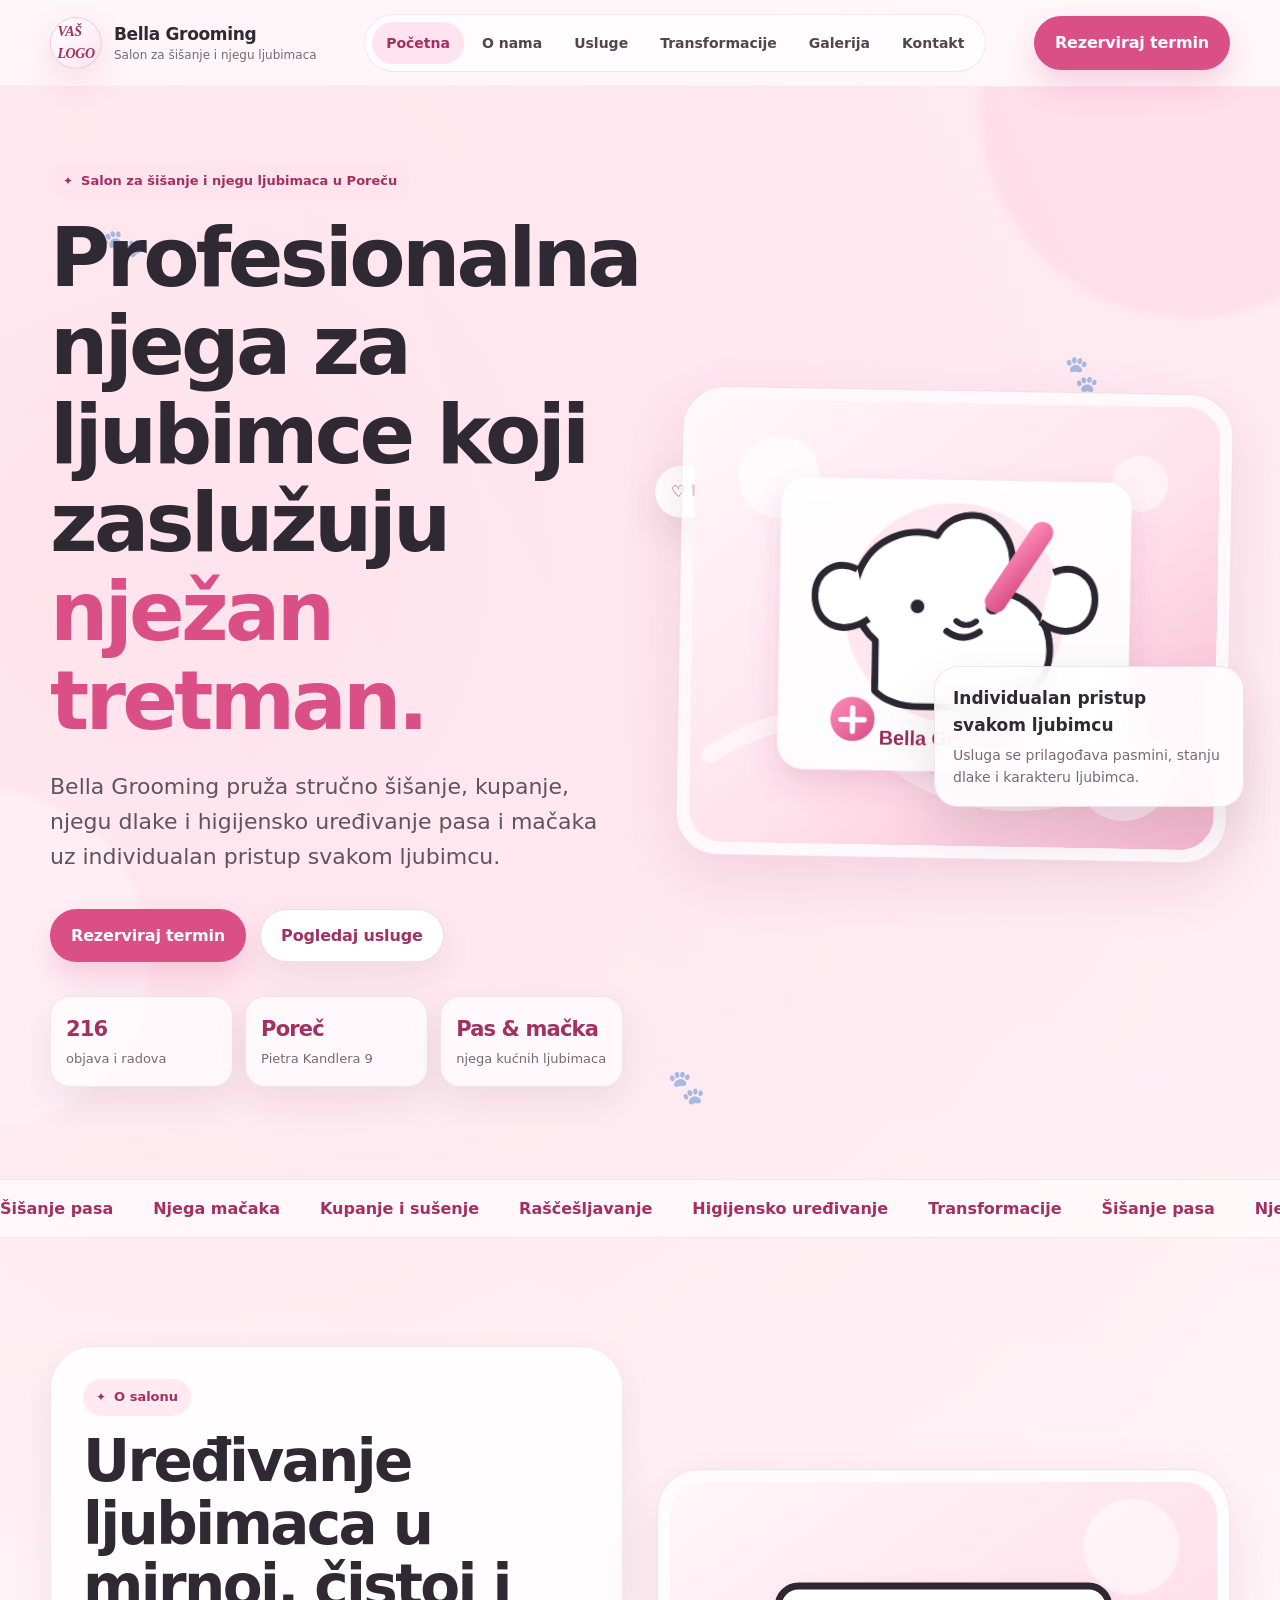
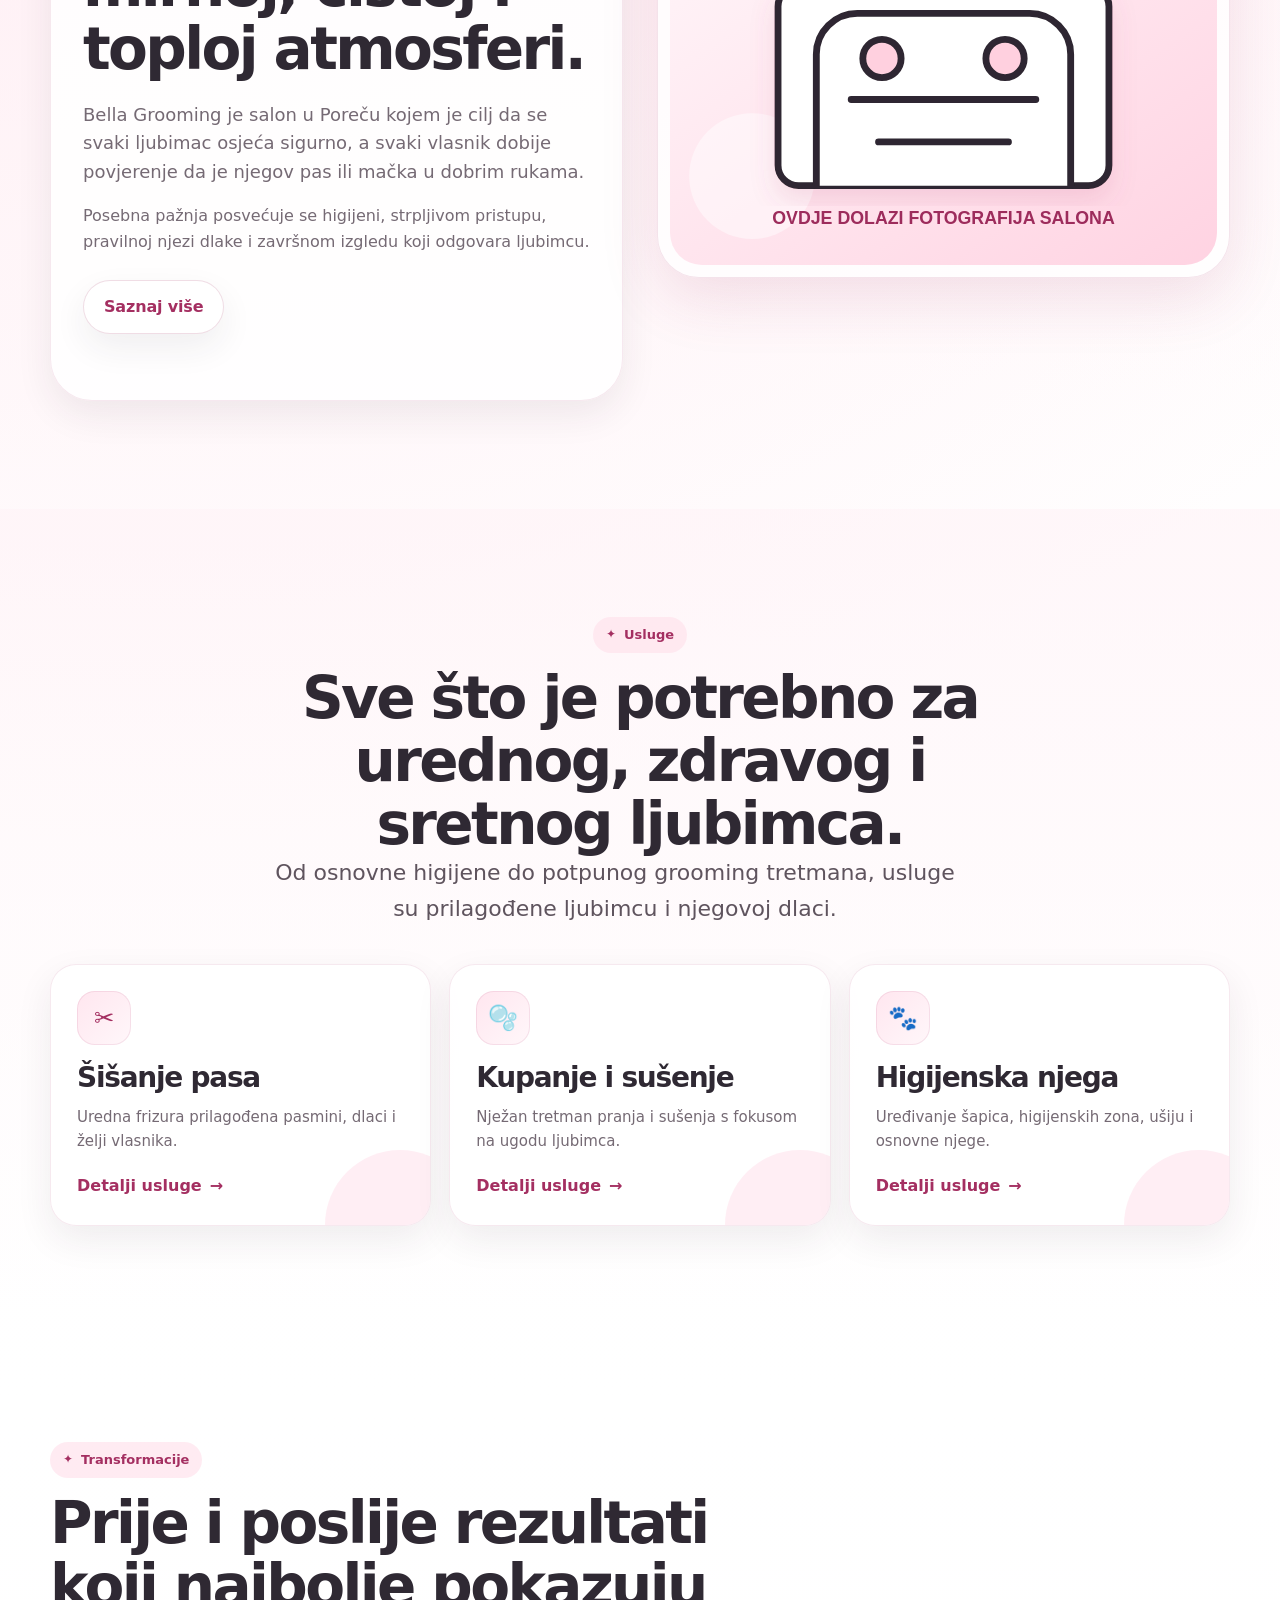
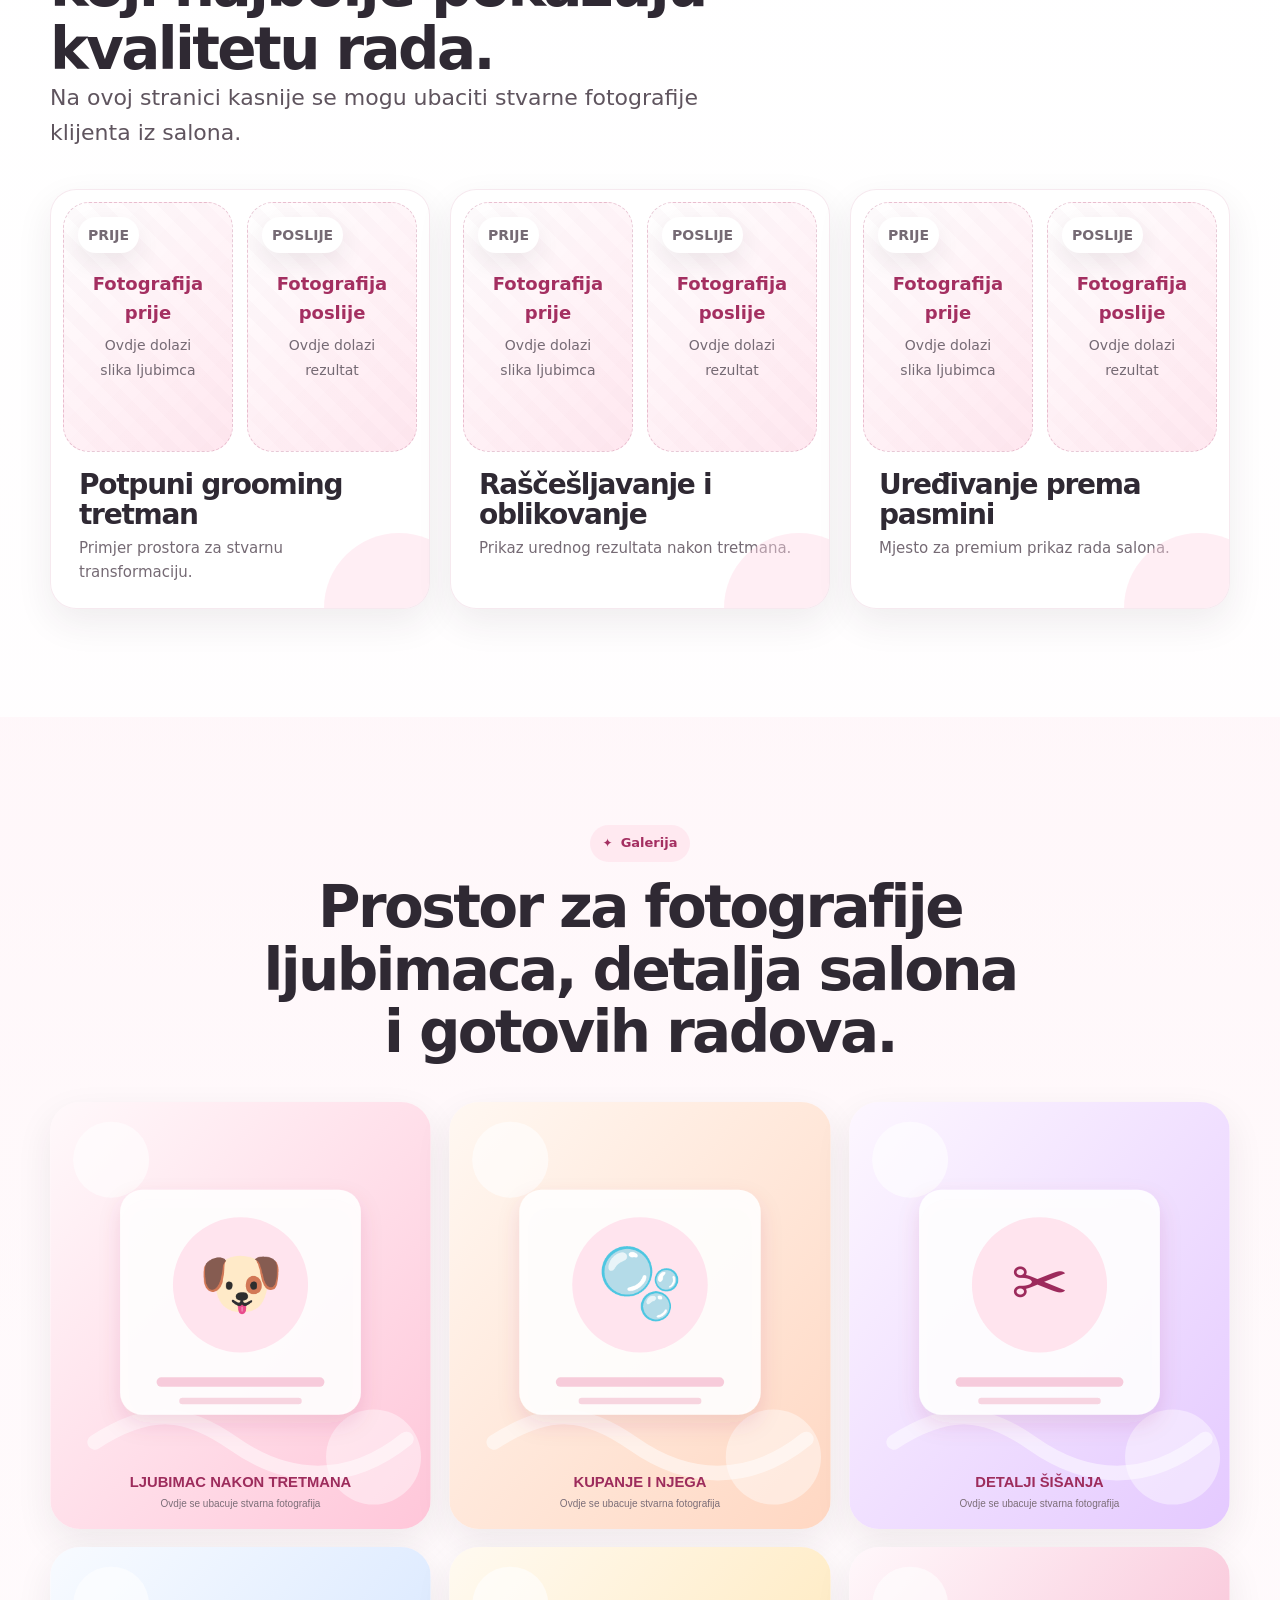
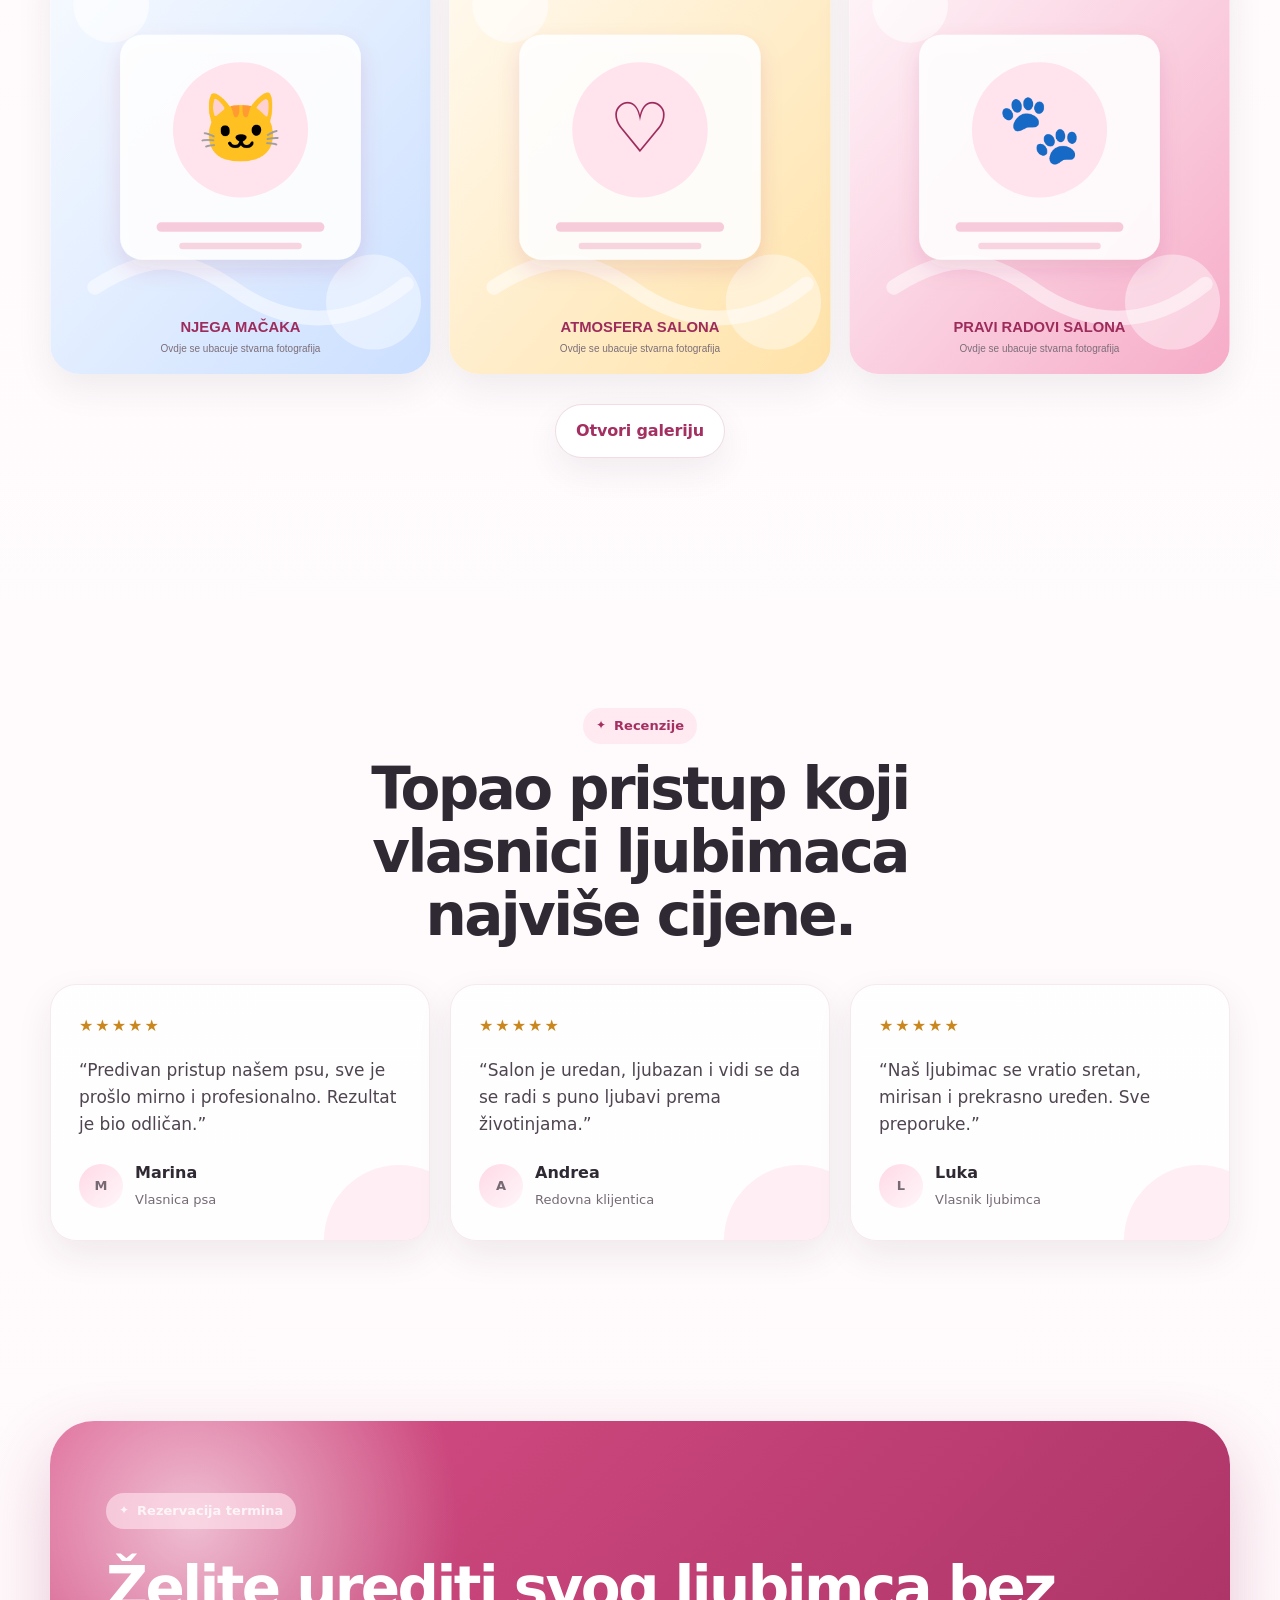
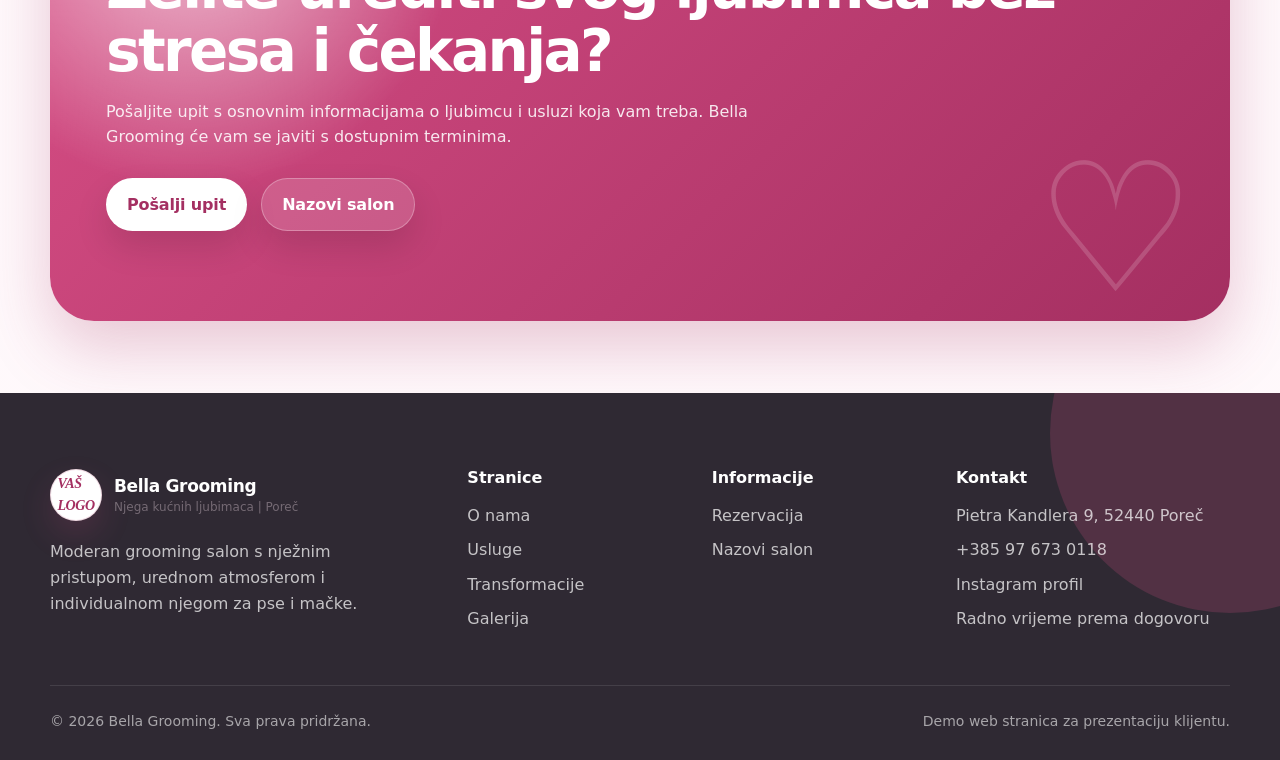
==== commit 47f2fc25: "2" ====
--- a/index.html
+++ b/index.html
@@ -22,8 +22,6 @@
         <a href="usluge.html">Usluge</a>
         <a href="transformacije.html">Transformacije</a>
         <a href="galerija.html">Galerija</a>
-        <a href="edukacije.html">Edukacije</a>
-        <a href="recenzije.html">Recenzije</a>
         <a href="kontakt.html">Kontakt</a>
       </nav>
       <div class="header-actions">
@@ -173,8 +171,6 @@
         </div>
         <div class="footer-col">
           <h3>Informacije</h3>
-          <a href="edukacije.html">Edukacije</a>
-          <a href="recenzije.html">Recenzije</a>
           <a href="kontakt.html">Rezervacija</a>
           <a href="tel:+385976730118">Nazovi salon</a>
         </div>
@@ -194,4 +190,4 @@
   </footer>
   <script src="assets/js/main.js"></script>
 </body>
-</html>+</html>
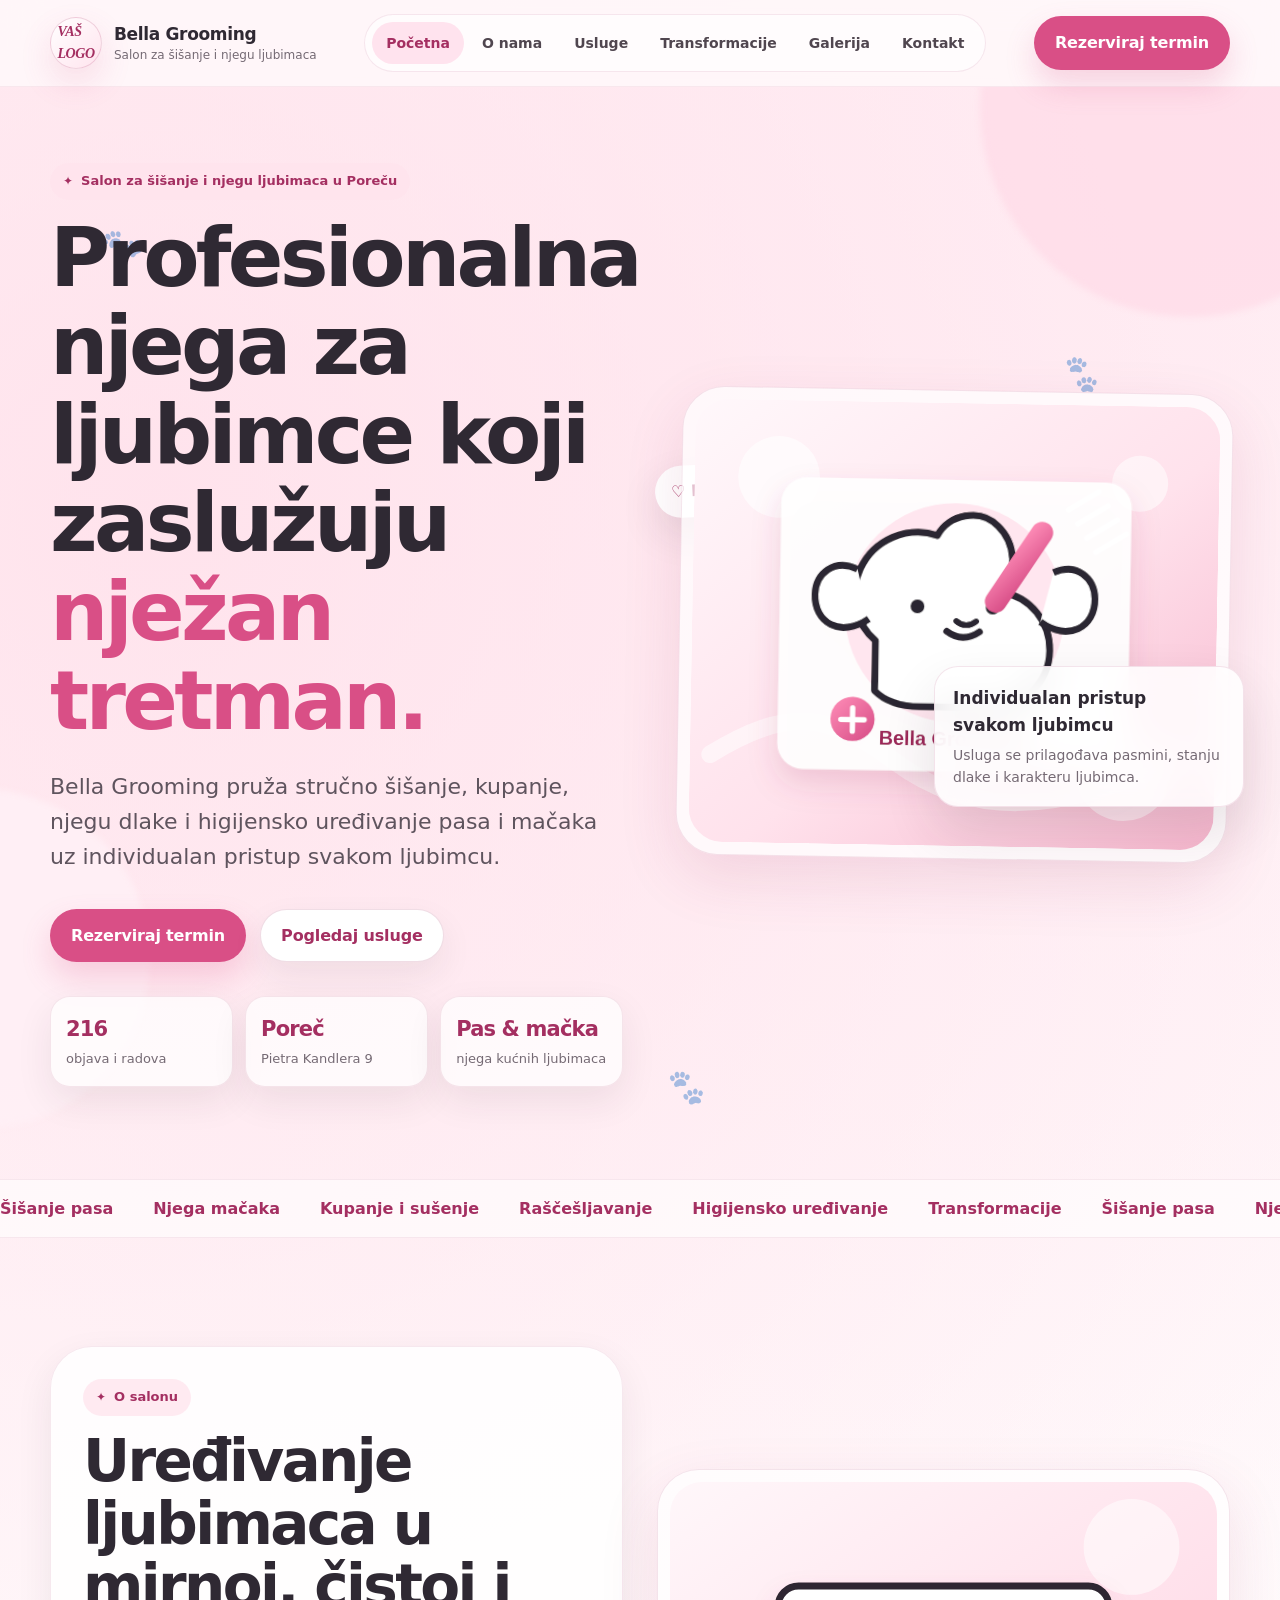
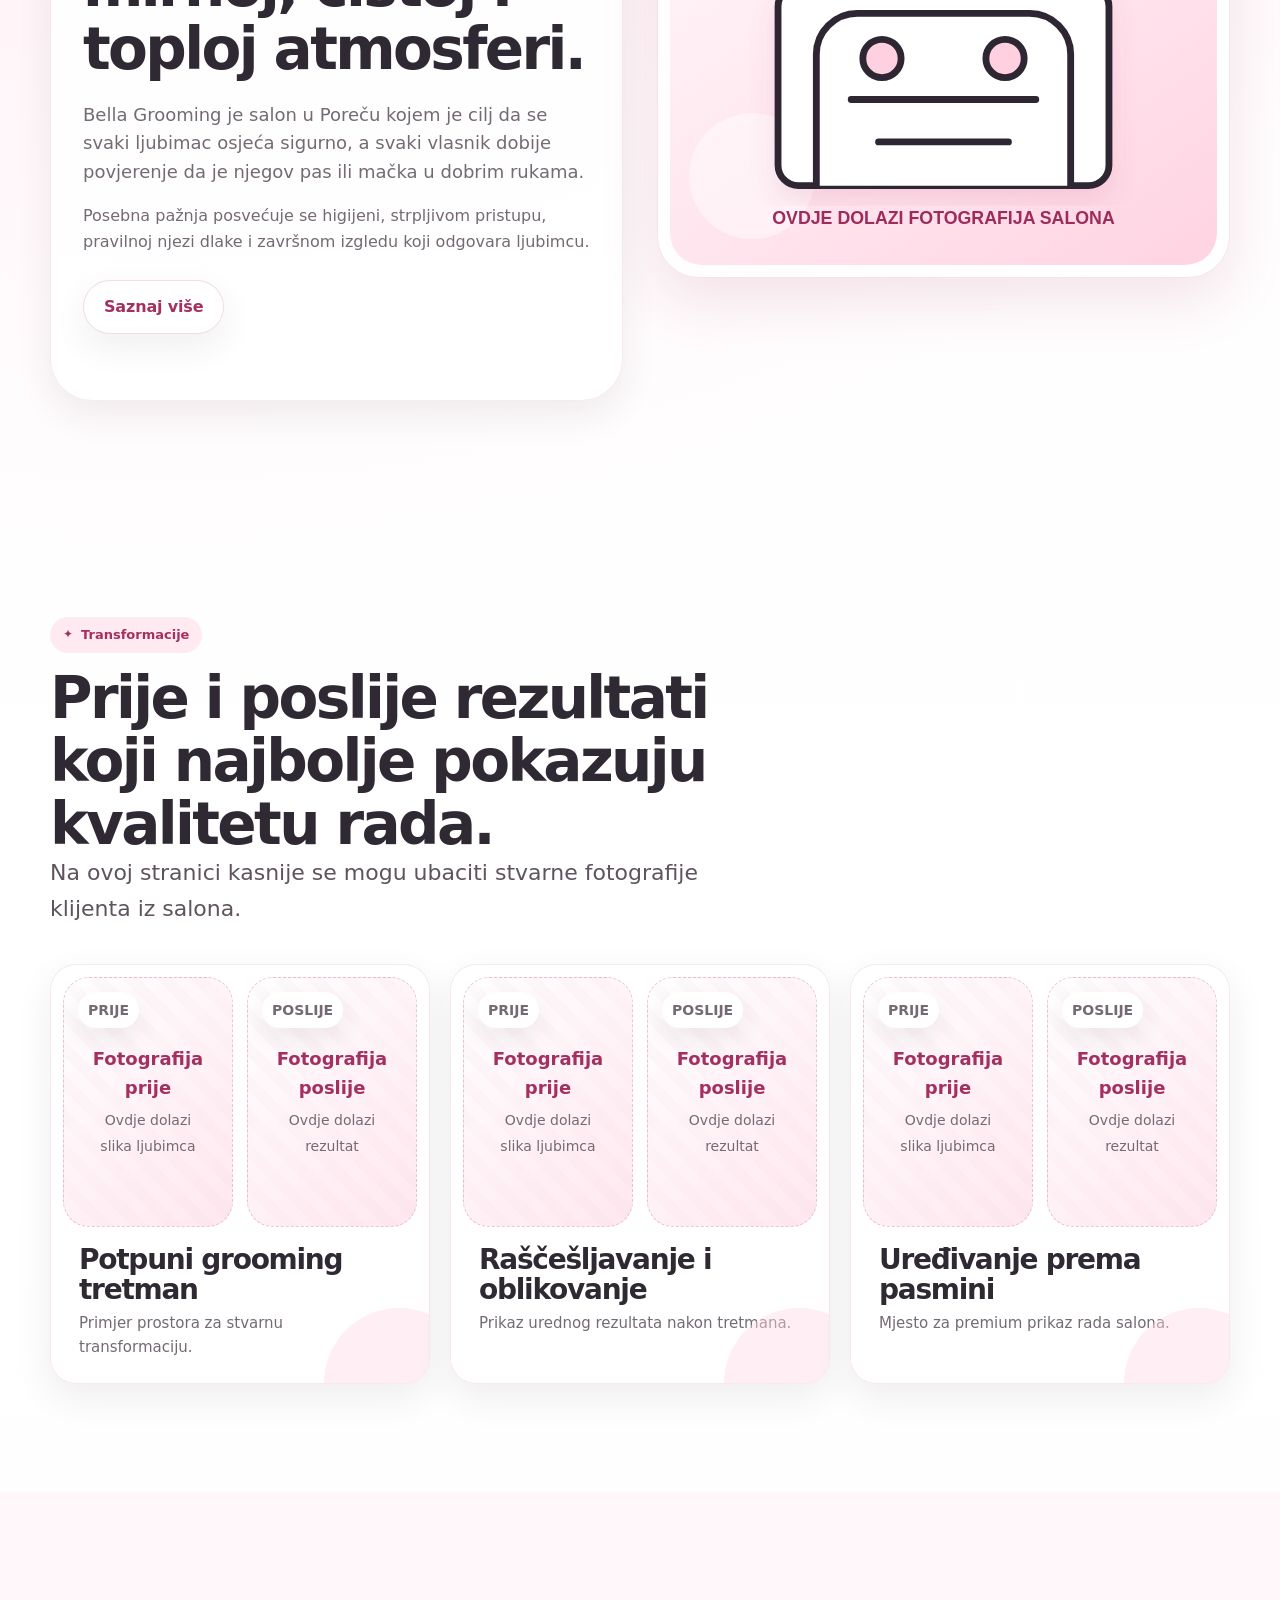
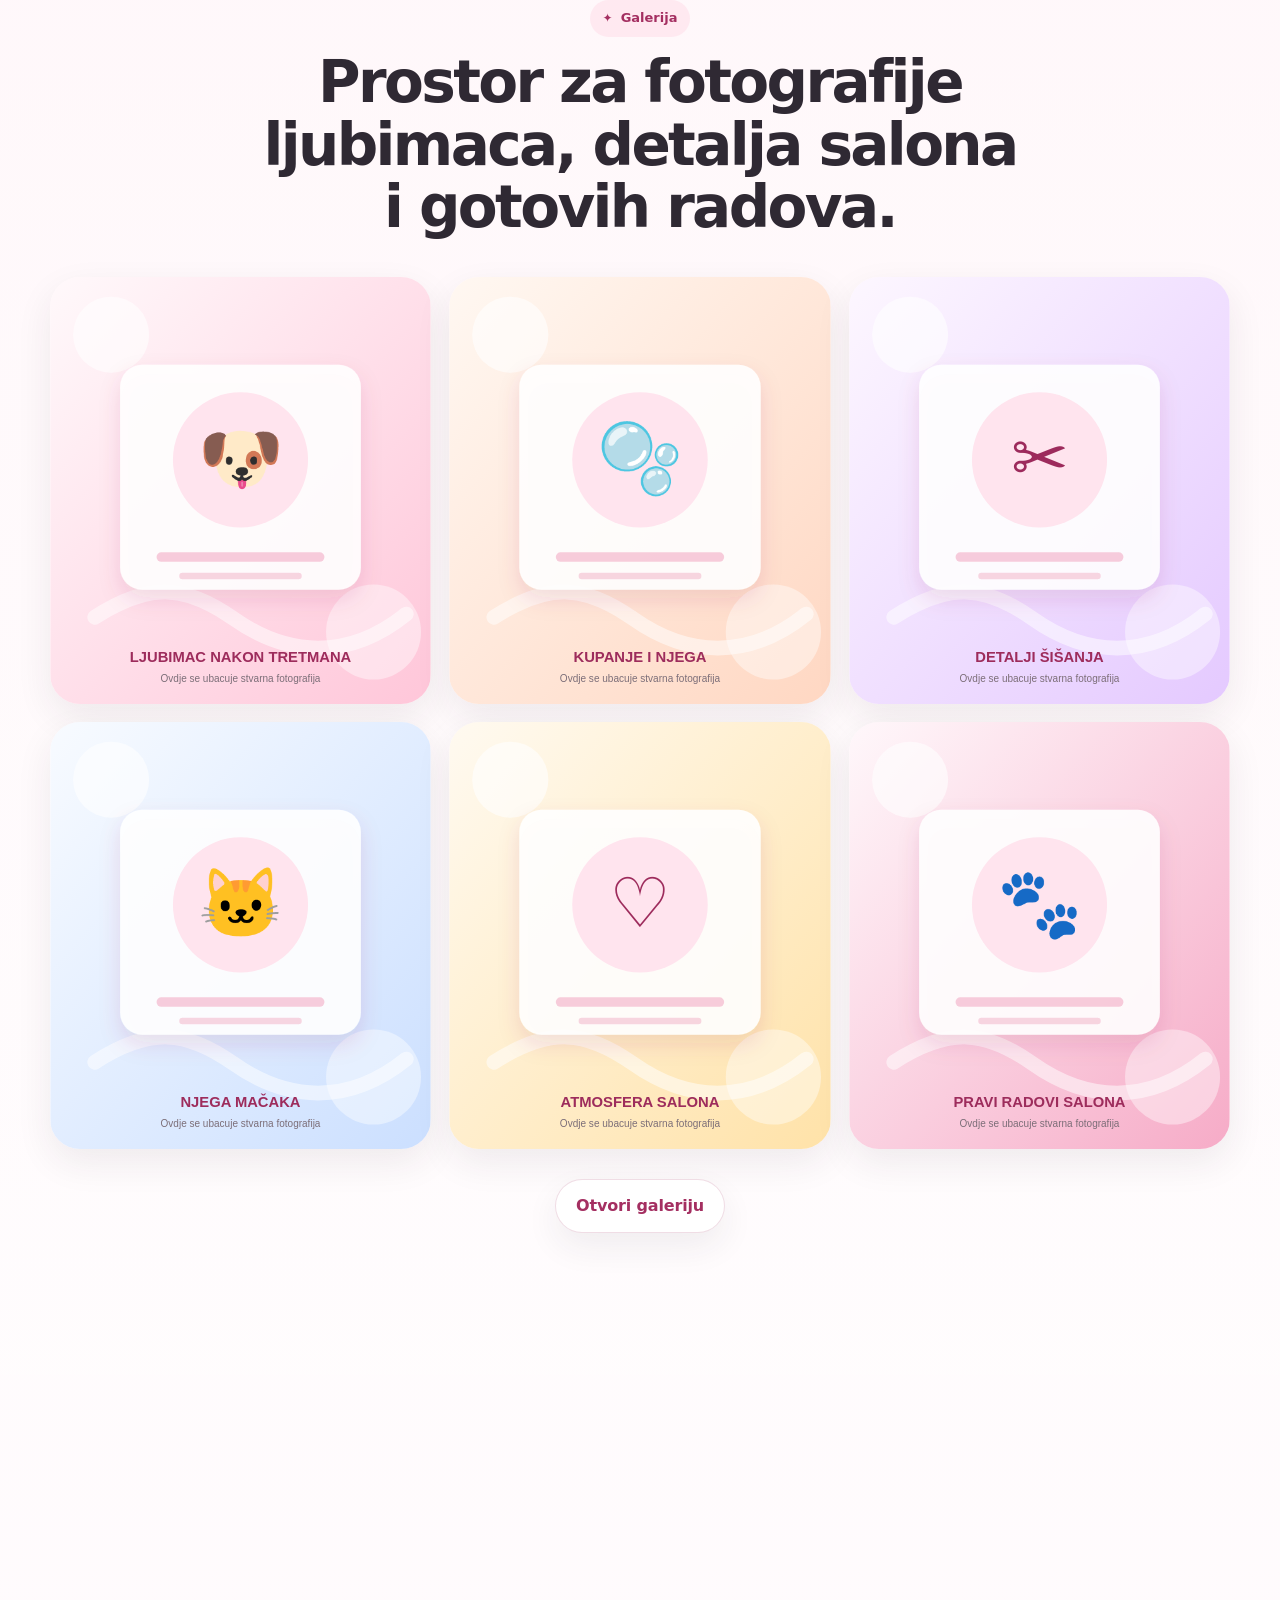
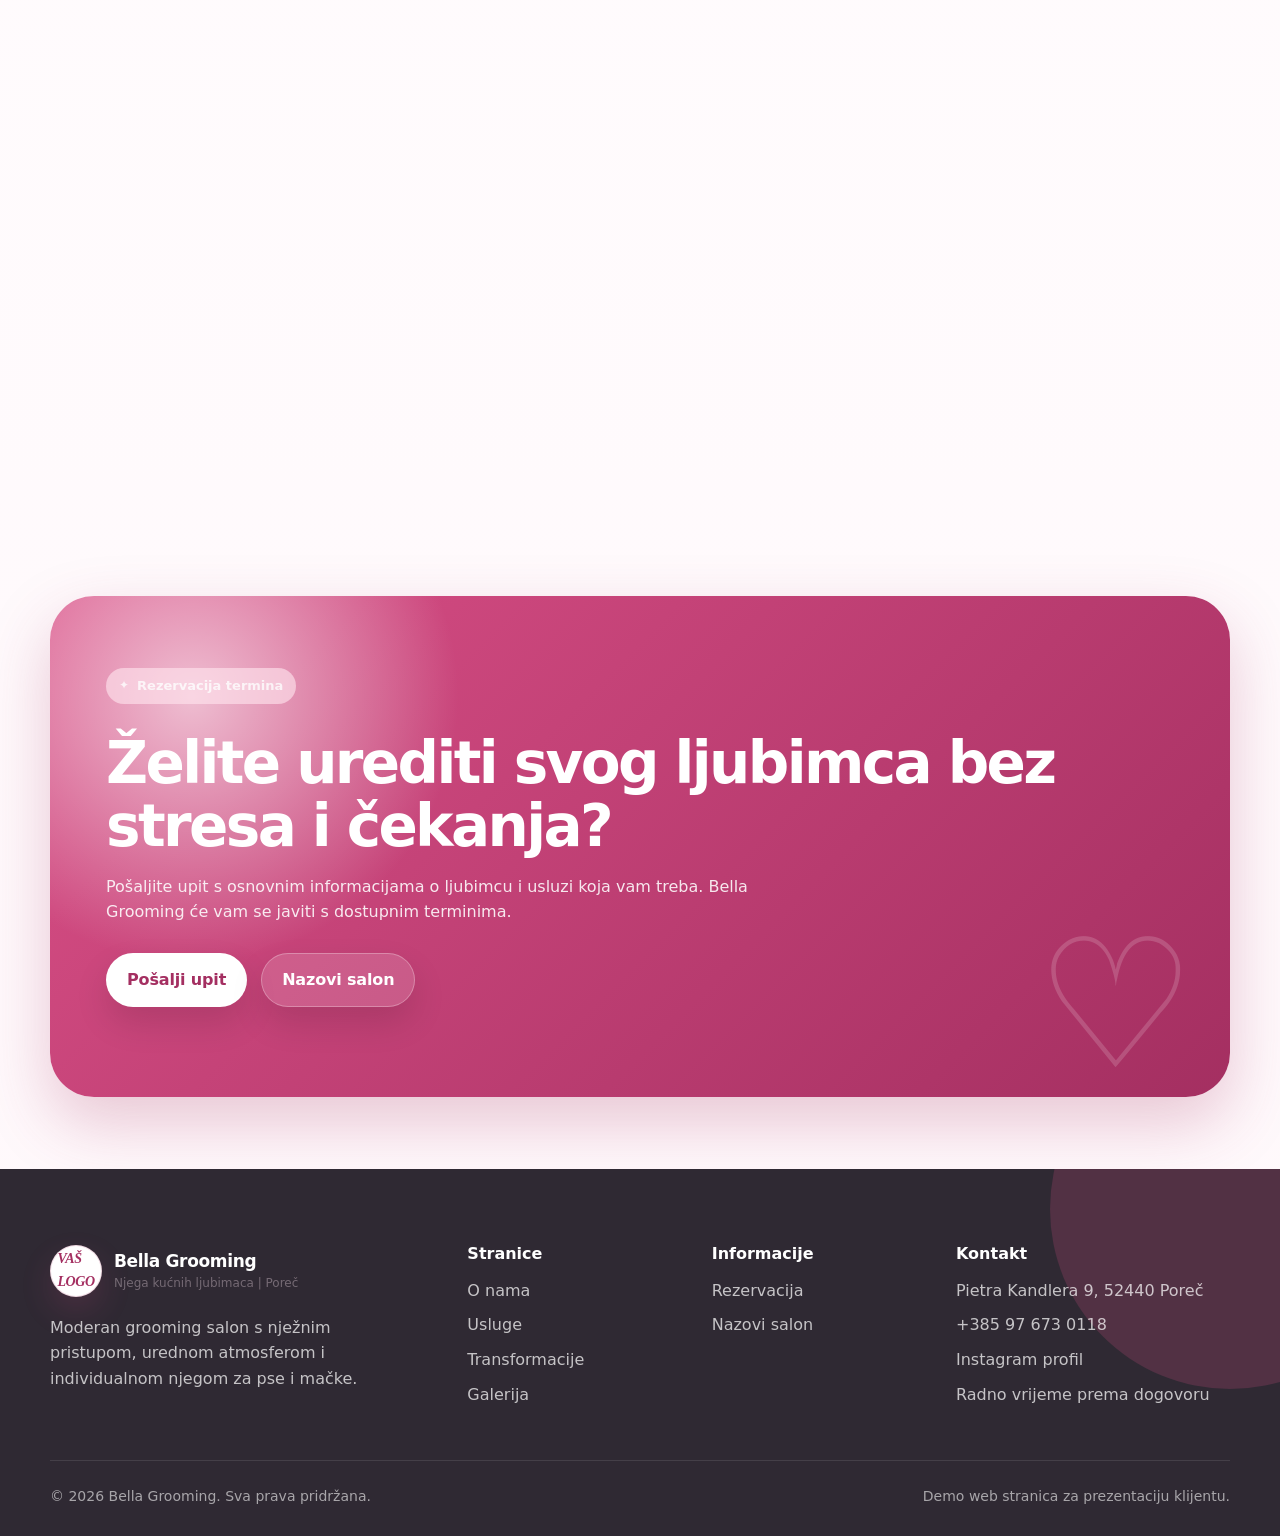
==== commit 79af074f: "3" ====
--- a/index.html
+++ b/index.html
@@ -86,20 +86,7 @@
       </div>
     </section>
 
-    <section class="section section-soft">
-      <div class="container">
-        <div class="section-header center reveal">
-          <p class="eyebrow">Usluge</p>
-          <h2>Sve što je potrebno za urednog, zdravog i sretnog ljubimca.</h2>
-          <p class="lead">Od osnovne higijene do potpunog grooming tretmana, usluge su prilagođene ljubimcu i njegovoj dlaci.</p>
-        </div>
-        <div class="service-list">
-          <article class="card service-card reveal"><div class="card-inner"><div class="icon-bubble">✂️</div><h3>Šišanje pasa</h3><p>Uredna frizura prilagođena pasmini, dlaci i želji vlasnika.</p><a class="small-link" href="usluge.html">Detalji usluge</a></div></article>
-          <article class="card service-card reveal delay-1"><div class="card-inner"><div class="icon-bubble">🫧</div><h3>Kupanje i sušenje</h3><p>Nježan tretman pranja i sušenja s fokusom na ugodu ljubimca.</p><a class="small-link" href="usluge.html">Detalji usluge</a></div></article>
-          <article class="card service-card reveal delay-2"><div class="card-inner"><div class="icon-bubble">🐾</div><h3>Higijenska njega</h3><p>Uređivanje šapica, higijenskih zona, ušiju i osnovne njege.</p><a class="small-link" href="usluge.html">Detalji usluge</a></div></article>
-        </div>
-      </div>
-    </section>
+    
 
     <section class="section">
       <div class="container">
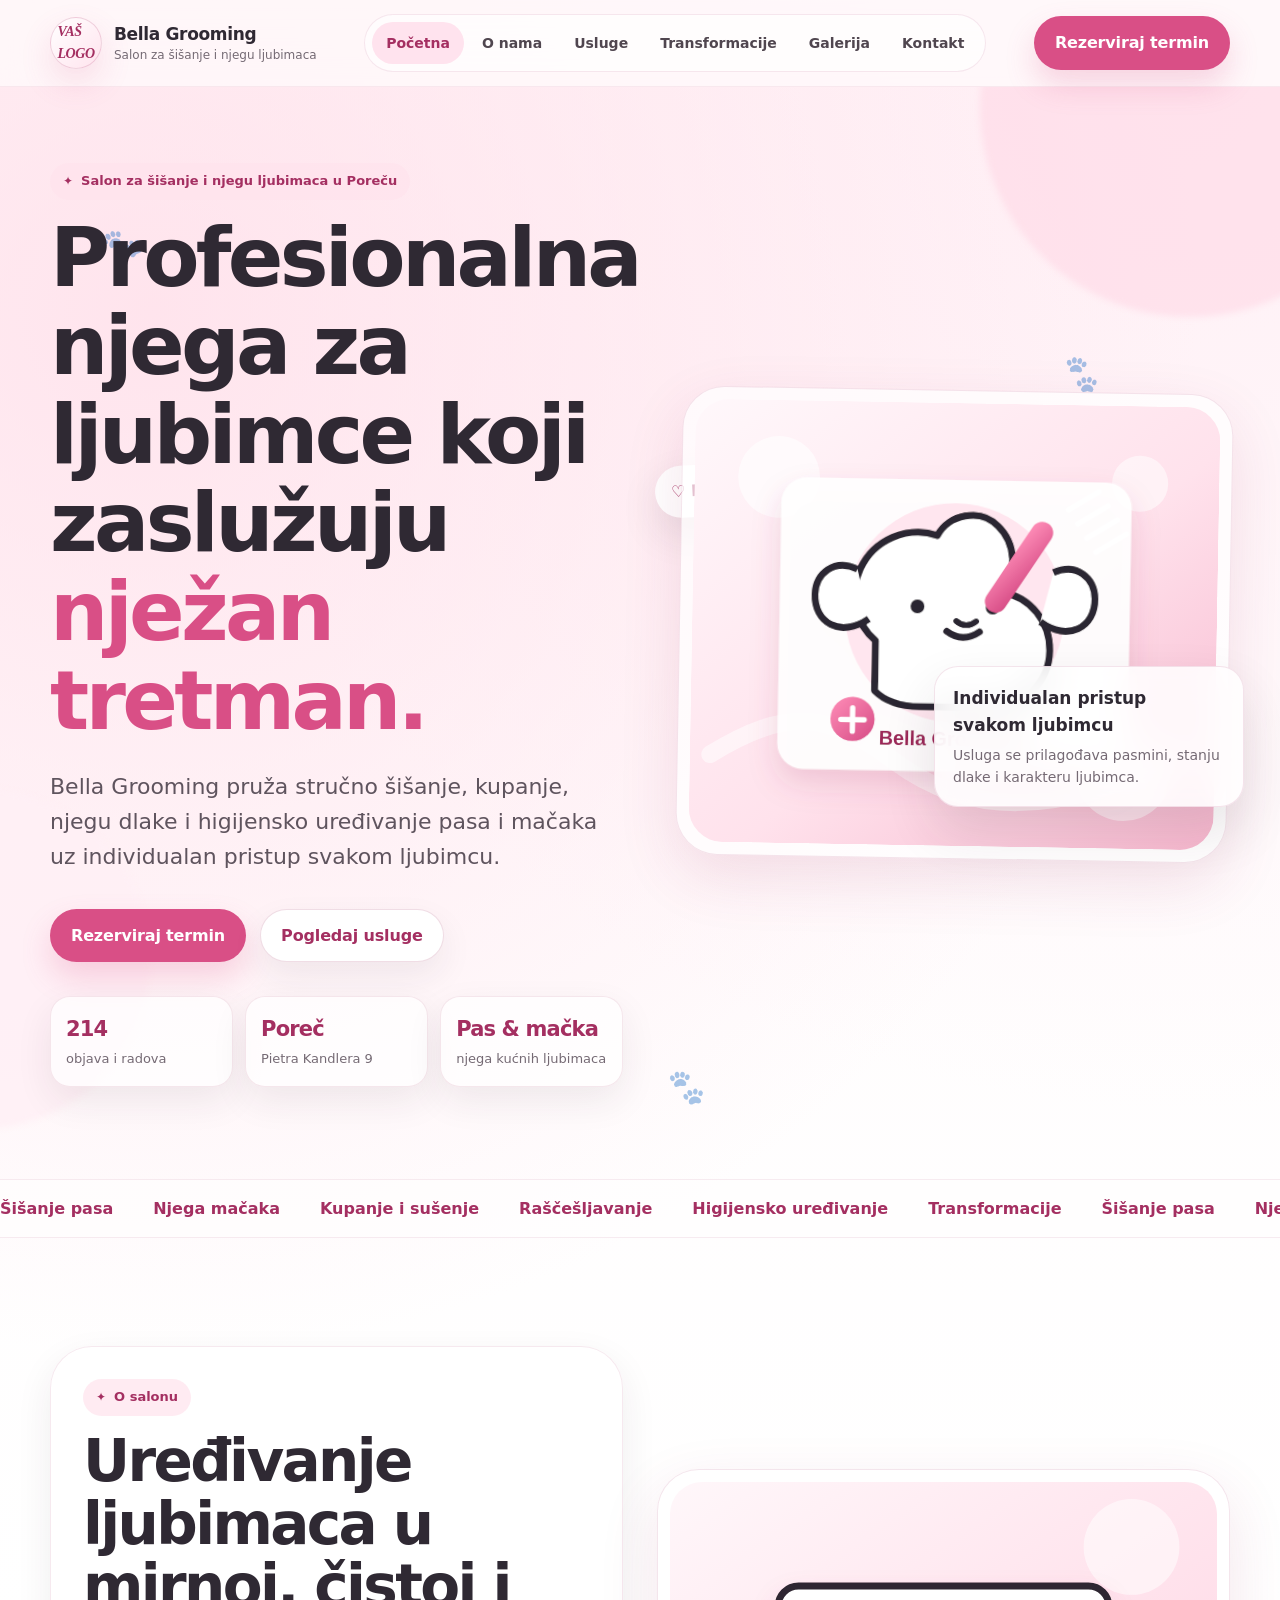
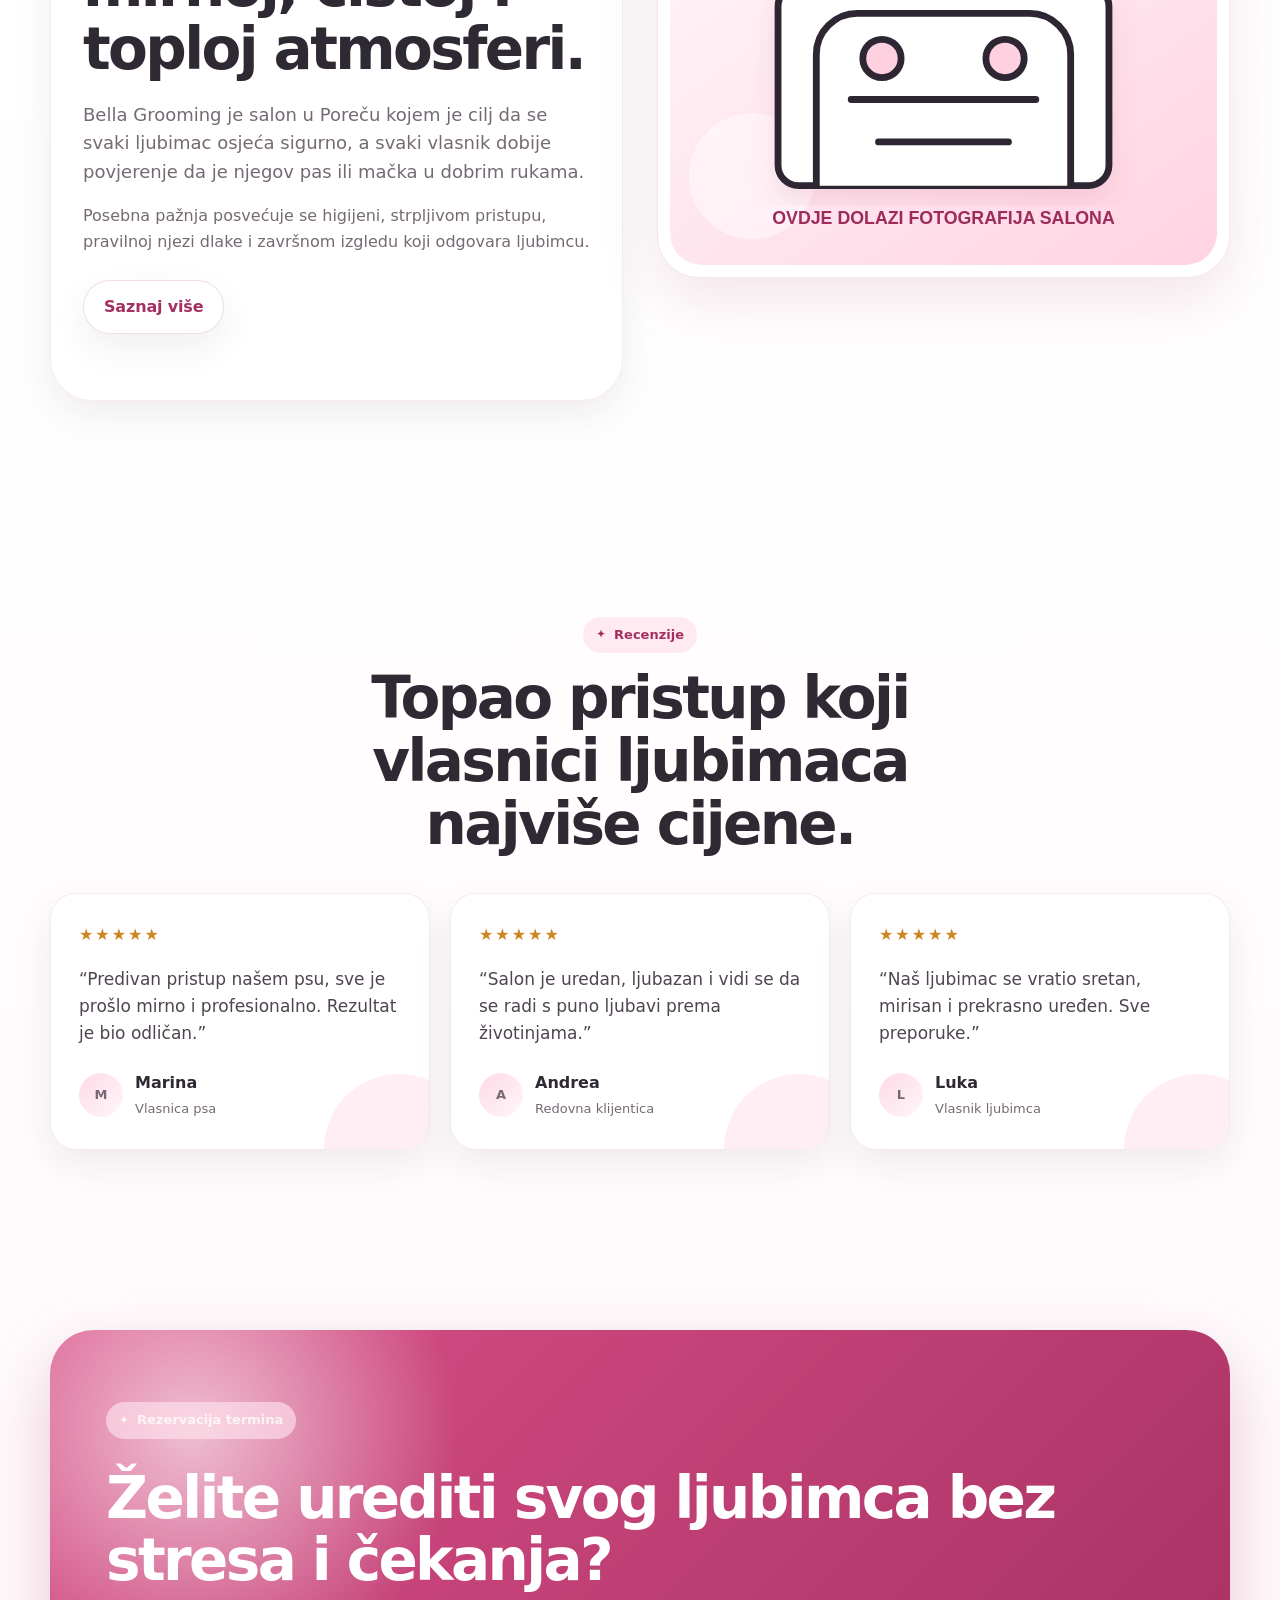
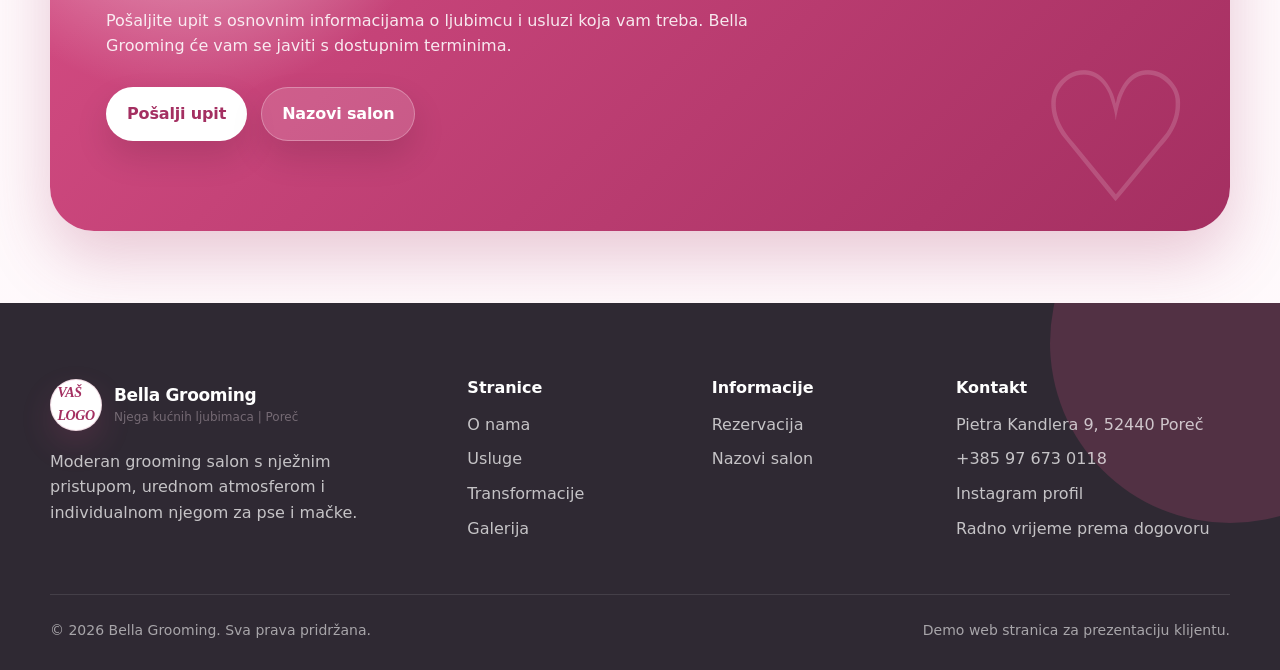
==== commit ff675c25: "4" ====
--- a/index.html
+++ b/index.html
@@ -88,31 +88,7 @@
 
     
 
-    <section class="section">
-      <div class="container">
-        <div class="section-header reveal">
-          <p class="eyebrow">Transformacije</p>
-          <h2>Prije i poslije rezultati koji najbolje pokazuju kvalitetu rada.</h2>
-          <p class="lead">Na ovoj stranici kasnije se mogu ubaciti stvarne fotografije klijenta iz salona.</p>
-        </div>
-        <div class="grid-3">
-          <article class="card transform-card reveal"><div class="before-after"><div class="ba-card"><span class="ba-label">PRIJE</span><div><strong>Fotografija prije</strong><span>Ovdje dolazi slika ljubimca</span></div></div><div class="ba-card"><span class="ba-label">POSLIJE</span><div><strong>Fotografija poslije</strong><span>Ovdje dolazi rezultat</span></div></div></div><div class="transform-text"><h3>Potpuni grooming tretman</h3><p>Primjer prostora za stvarnu transformaciju.</p></div></article>
-          <article class="card transform-card reveal delay-1"><div class="before-after"><div class="ba-card"><span class="ba-label">PRIJE</span><div><strong>Fotografija prije</strong><span>Ovdje dolazi slika ljubimca</span></div></div><div class="ba-card"><span class="ba-label">POSLIJE</span><div><strong>Fotografija poslije</strong><span>Ovdje dolazi rezultat</span></div></div></div><div class="transform-text"><h3>Raščešljavanje i oblikovanje</h3><p>Prikaz urednog rezultata nakon tretmana.</p></div></article>
-          <article class="card transform-card reveal delay-2"><div class="before-after"><div class="ba-card"><span class="ba-label">PRIJE</span><div><strong>Fotografija prije</strong><span>Ovdje dolazi slika ljubimca</span></div></div><div class="ba-card"><span class="ba-label">POSLIJE</span><div><strong>Fotografija poslije</strong><span>Ovdje dolazi rezultat</span></div></div></div><div class="transform-text"><h3>Uređivanje prema pasmini</h3><p>Mjesto za premium prikaz rada salona.</p></div></article>
-        </div>
-      </div>
-    </section>
-
-    <section class="section section-soft">
-      <div class="container">
-        <div class="section-header center reveal"><p class="eyebrow">Galerija</p><h2>Prostor za fotografije ljubimaca, detalja salona i gotovih radova.</h2></div>
-        <div class="gallery-grid">
-          <button class="gallery-item reveal delay-1" type="button"><img src="assets/img/gallery-1.svg" alt="Bella Grooming galerija 1" /></button><button class="gallery-item reveal delay-2" type="button"><img src="assets/img/gallery-2.svg" alt="Bella Grooming galerija 2" /></button><button class="gallery-item reveal delay-0" type="button"><img src="assets/img/gallery-3.svg" alt="Bella Grooming galerija 3" /></button><button class="gallery-item reveal delay-1" type="button"><img src="assets/img/gallery-4.svg" alt="Bella Grooming galerija 4" /></button><button class="gallery-item reveal delay-2" type="button"><img src="assets/img/gallery-5.svg" alt="Bella Grooming galerija 5" /></button><button class="gallery-item reveal delay-0" type="button"><img src="assets/img/gallery-6.svg" alt="Bella Grooming galerija 6" /></button>
-        </div>
-        <div class="hero-actions" style="justify-content:center; margin-top: 30px;"><a class="btn secondary" href="galerija.html">Otvori galeriju</a></div>
-      </div>
-    </section>
-
+    
     <section class="section">
       <div class="container">
         <div class="section-header center reveal"><p class="eyebrow">Recenzije</p><h2>Topao pristup koji vlasnici ljubimaca najviše cijene.</h2></div>
